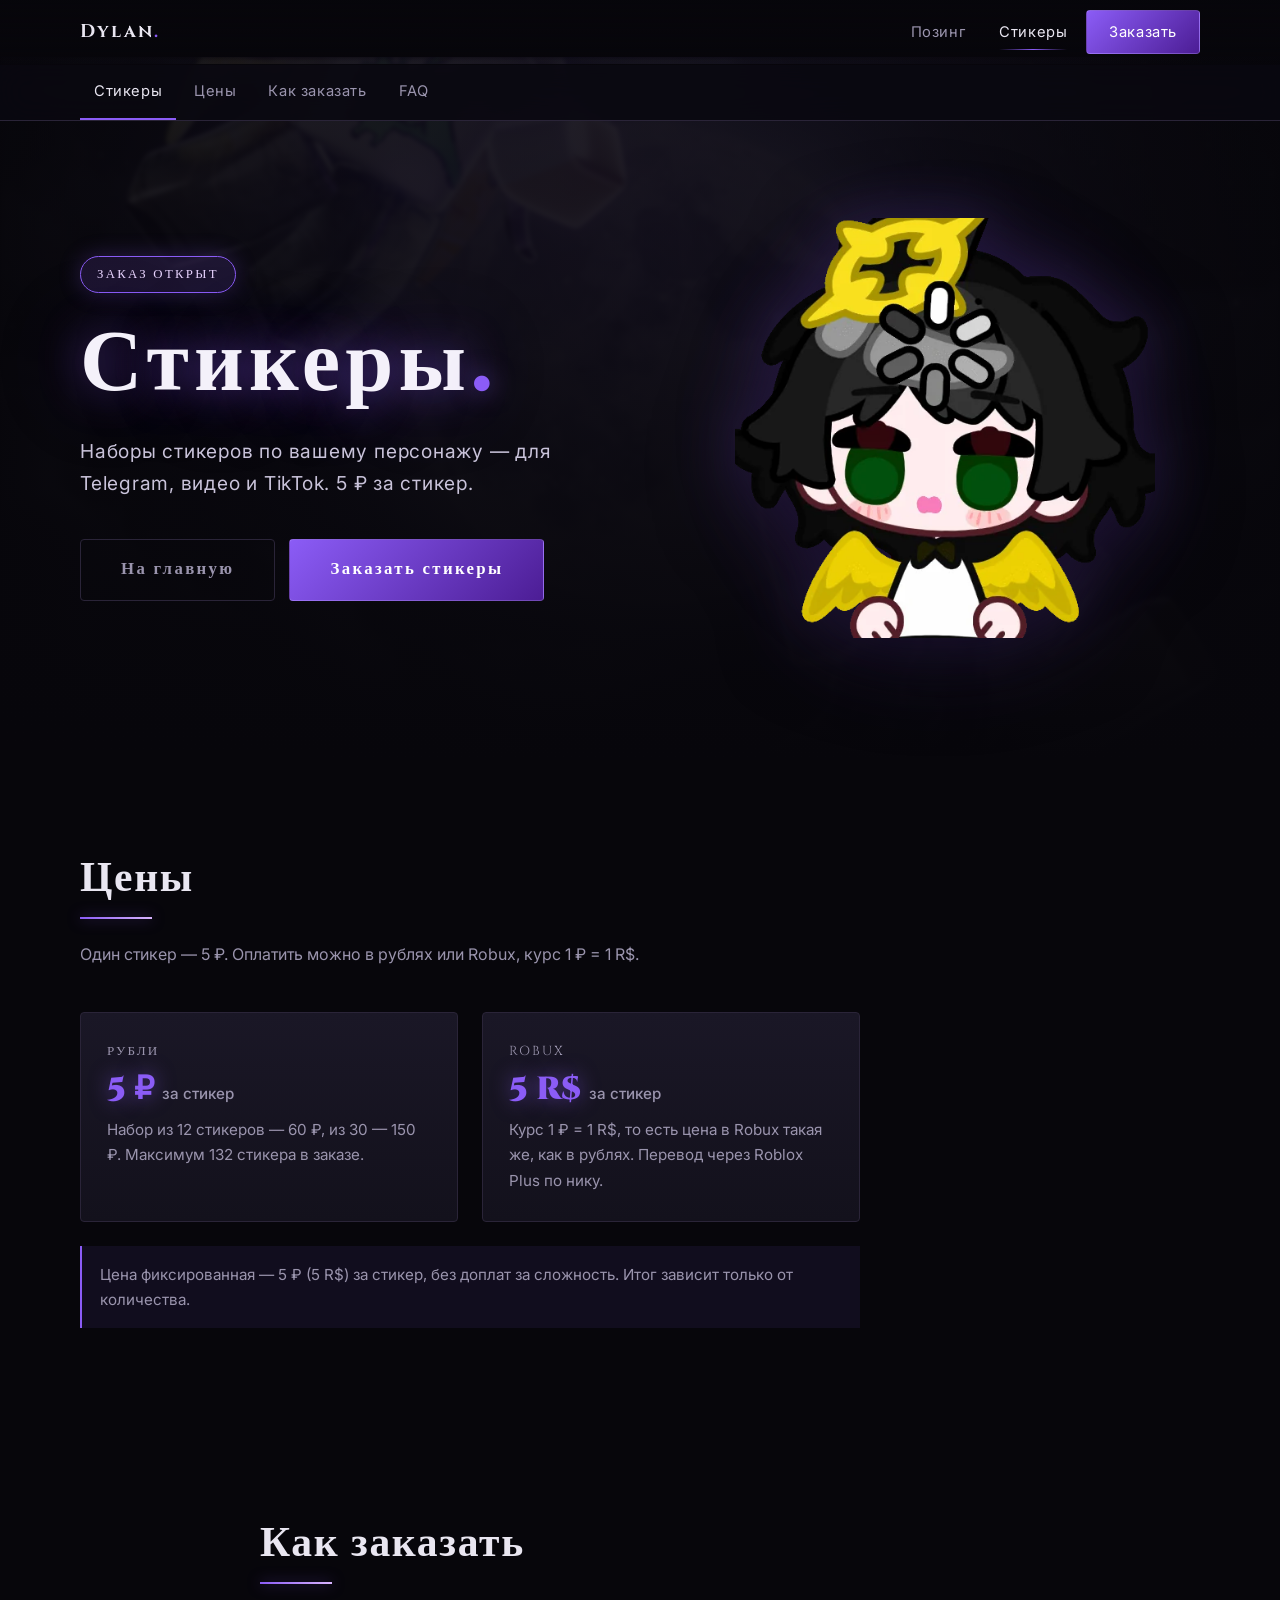
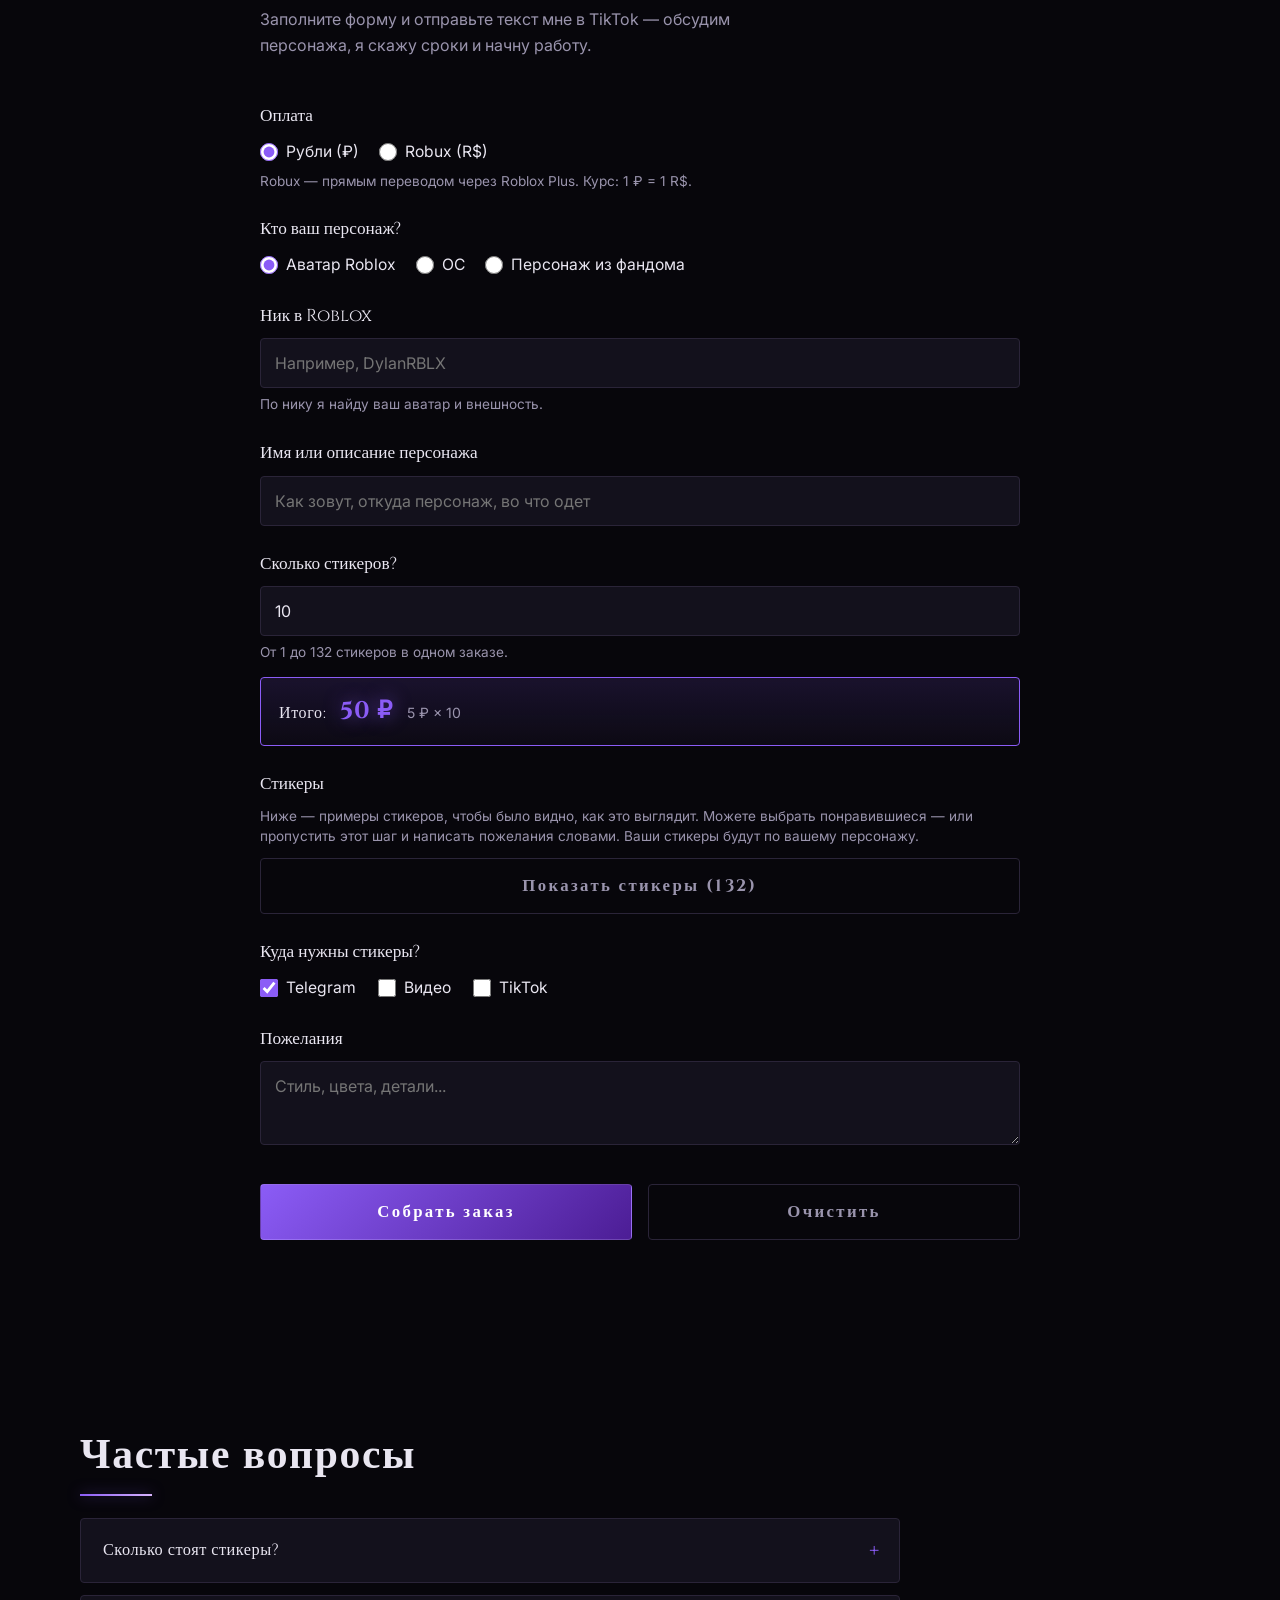
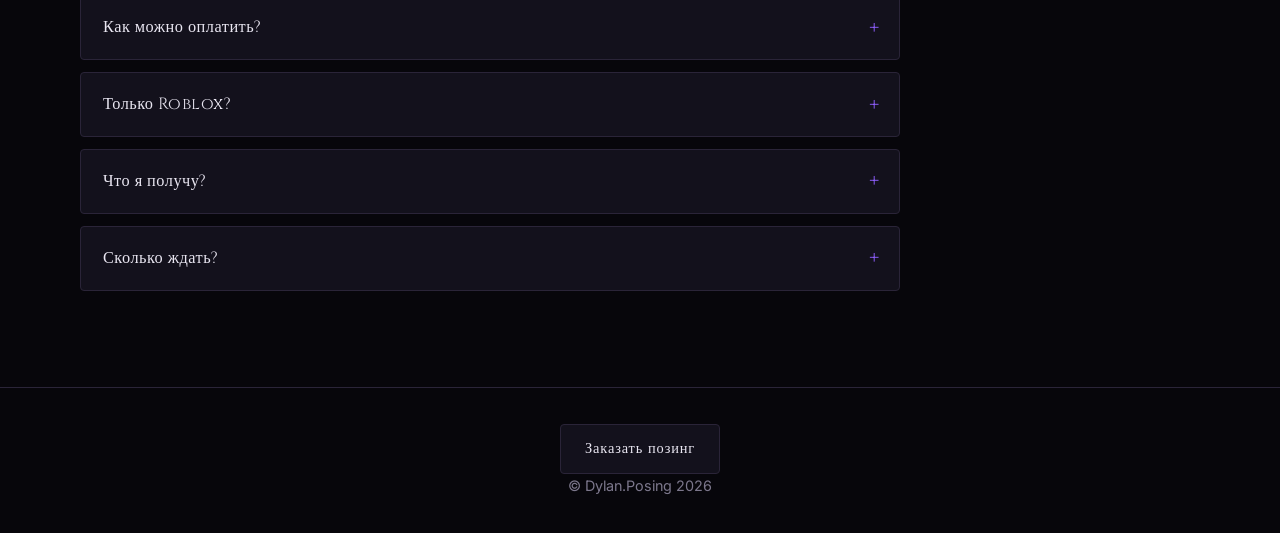
==== stickers/index.html @ 6ff39e56 "Site update 2026-11-26 11:55" ====
<!DOCTYPE html>
<html lang="ru">
<head>
<meta charset="UTF-8">
<meta name="viewport" content="width=device-width, initial-scale=1">
<title>Dylan.Posing | Стикеры на заказ</title>
<meta name="description" content="Стикеры на заказ по вашему персонажу — Roblox, OC, герои фандомов. Анимированные, с прозрачным фоном: для Telegram, видео и TikTok. 5 ₽ за стикер.">
<meta property="og:type" content="website">
<meta property="og:site_name" content="Dylan.Posing">
<meta property="og:locale" content="ru_RU">
<meta property="og:title" content="Dylan.Posing | Стикеры на заказ">
<meta property="og:description" content="Наборы стикеров по вашему персонажу — для Telegram, видео и TikTok. 5 ₽ за стикер.">
<meta property="og:url" content="https://dylan-posing.online/stickers/">
<meta property="og:image" content="https://dylan-posing.online/og-cover.jpg">
<meta name="twitter:card" content="summary_large_image">
<meta name="twitter:title" content="Dylan.Posing | Стикеры на заказ">
<meta name="twitter:description" content="Наборы стикеров по вашему персонажу — для Telegram, видео и TikTok. 5 ₽ за стикер.">
<meta name="twitter:image" content="https://dylan-posing.online/og-cover.jpg">
<link rel="canonical" href="https://dylan-posing.online/stickers/">
<link rel="preconnect" href="https://fonts.googleapis.com">
<link rel="preconnect" href="https://fonts.gstatic.com" crossorigin>
<link href="https://fonts.googleapis.com/css2?family=Cinzel:wght@500;700;900&family=Inter:wght@400;500;600&display=swap" rel="stylesheet">
<!-- Yandex.Metrika counter -->
<script type="text/javascript">
  (function(m, e, t, r, i, k, a) {
    m[i] = m[i] || function() { (m[i].a = m[i].a || []).push(arguments); };
    m[i].l = 1 * new Date();
    for (var j = 0; j < document.scripts.length; j++) { if (document.scripts[j].src === r) { return; } }
    k = e.createElement(t); a = e.getElementsByTagName(t)[0];
    k.async = 1; k.src = r; a.parentNode.insertBefore(k, a);
  })(window, document, 'script', 'https://mc.yandex.ru/metrika/tag.js', 'ym');
  ym(114217298, 'init', { clickmap: true, trackLinks: true, accurateTrackBounce: true, webvisor: true });
</script>
<noscript><div><img src="https://mc.yandex.ru/watch/114217298" style="position:absolute; left:-9999px;" alt=""></div></noscript>
<!-- /Yandex.Metrika counter -->
<style>
  :root {
    --bg: #07060b;
    --surface: #13111c;
    --surface-2: #1a1726;
    --line: #2a2438;
    --text: #e9e6f1;
    --muted: #9a94ad;
    --accent: #8b5cf6;
    --accent-glow: rgba(139, 92, 246, 0.55);
    --accent-dark: #4c1d95;
    --font-head: 'Cinzel', 'Playfair Display', serif;
    --font-body: 'Inter', 'Roboto', system-ui, sans-serif;
    --radius: 4px;
  }

  *, *::before, *::after { box-sizing: border-box; margin: 0; padding: 0; }
  body { -webkit-user-select: none; -ms-user-select: none; user-select: none; }
  html { scroll-behavior: smooth; scroll-padding-top: 124px; }
  body {
    background: var(--bg); color: var(--text); font-family: var(--font-body);
    line-height: 1.65; -webkit-font-smoothing: antialiased; overflow-x: hidden;
  }
  img { display: block; max-width: 100%; }
  a { color: inherit; }
  :focus-visible { outline: 2px solid var(--accent); outline-offset: 3px; }

  .wrap { width: min(1120px, 100% - 40px); margin-inline: auto; }
  section { padding: 96px 0; }

  h1, h2, h3 { font-family: var(--font-head); font-weight: 700; line-height: 1.15; }
  h2 { font-size: clamp(1.8rem, 4vw, 2.6rem); letter-spacing: 0.04em; margin-bottom: 14px; }
  .section-intro { color: var(--muted); max-width: 56ch; margin-bottom: 44px; }

  .rule {
    width: 72px; height: 2px; margin: 0 0 22px;
    background: linear-gradient(90deg, var(--accent), #d8b4fe);
    box-shadow: 0 0 14px var(--accent-glow);
  }

  /* ---------- Шапка ---------- */
  .topbar {
    position: fixed; top: 0; left: 0; right: 0; z-index: 100;
    border-bottom: 1px solid transparent;
    background: linear-gradient(to bottom, rgba(7, 6, 11, 0.78), rgba(7, 6, 11, 0));
    transition: background .35s ease, border-color .35s ease, box-shadow .35s ease;
  }
  .topbar.is-scrolled {
    background: rgba(10, 8, 16, 0.84);
    -webkit-backdrop-filter: blur(14px);
    backdrop-filter: blur(14px);
    border-bottom-color: var(--line);
    box-shadow: 0 10px 30px rgba(0, 0, 0, 0.35);
  }
  .topbar__inner {
    width: min(1120px, 100% - 40px); margin-inline: auto;
    height: 64px; display: flex; align-items: center; justify-content: space-between; gap: 18px;
  }
  .topbar__brand {
    font-family: var(--font-head); font-weight: 700; font-size: 1.15rem;
    letter-spacing: 0.12em; text-decoration: none; color: var(--text); white-space: nowrap;
  }
  .topbar__brand span { color: var(--accent); }
  .topbar__nav { display: flex; align-items: center; gap: 4px; }
  .topbar__nav a {
    position: relative; padding: 9px 15px; text-decoration: none; color: var(--muted);
    font-size: 0.92rem; letter-spacing: 0.04em; border-radius: var(--radius);
    transition: color .25s ease, background .25s ease;
  }
  .topbar__nav a::after {
    content: ""; position: absolute; left: 15px; right: 15px; bottom: 3px; height: 1px;
    background: linear-gradient(90deg, transparent, var(--accent), transparent);
    transform: scaleX(0); transition: transform .3s ease;
  }
  .topbar__nav a:hover { color: var(--text); background: rgba(139, 92, 246, 0.1); }
  .topbar__nav a:hover::after,
  .topbar__nav a.is-active { color: var(--text); }
  .topbar__nav a:hover::after,
  .topbar__nav a.is-active::after { transform: scaleX(1); }
  .topbar__nav .topbar__cta {
    color: #fff; padding: 9px 22px;
    background: linear-gradient(135deg, var(--accent), var(--accent-dark));
    border: 1px solid rgba(255, 255, 255, 0.14);
    transition: box-shadow .3s ease, transform .3s ease, border-color .3s ease;
  }
  .topbar__nav .topbar__cta::after { display: none; }
  .topbar__nav .topbar__cta:hover {
    color: #fff; background: linear-gradient(135deg, var(--accent), var(--accent-dark));
    border-color: rgba(255, 255, 255, 0.35);
    box-shadow: 0 0 22px var(--accent-glow); transform: translateY(-1px);
  }

  /* ---------- Подменю разделов ---------- */
  .subnav {
    position: sticky; top: 64px; z-index: 90;
    background: rgba(10, 8, 16, 0.88);
    -webkit-backdrop-filter: blur(14px);
    backdrop-filter: blur(14px);
    border-bottom: 1px solid var(--line);
  }
  .subnav__inner {
    width: min(1120px, 100% - 40px); margin-inline: auto;
    display: flex; gap: 4px; overflow-x: auto;
    scrollbar-width: none; -ms-overflow-style: none;
  }
  .subnav__inner::-webkit-scrollbar { display: none; }
  .subnav a {
    flex: 0 0 auto; padding: 15px 14px; color: var(--muted); text-decoration: none;
    font-size: .92rem; letter-spacing: .04em; white-space: nowrap;
    border-bottom: 2px solid transparent;
    transition: color .25s ease, border-color .25s ease;
  }
  .subnav a:hover { color: var(--text); }
  .subnav a.is-active { color: var(--text); border-bottom-color: var(--accent); }

  /* ---------- Hero ---------- */
  .hero {
    position: relative; min-height: 78vh; min-height: 78svh; display: grid; place-items: center;
    text-align: center; padding: 120px 0 80px; overflow: hidden; isolation: isolate;
    background-color: var(--bg);
    background-image: radial-gradient(ellipse at 50% 30%, rgba(29, 20, 48, 0.85) 0%, rgba(7, 6, 11, 0.95) 70%);
  }
  .hero::before {
    content: ""; position: absolute; inset: 0; z-index: -2;
    background: url("../hero-bg.jpg") center / cover no-repeat;
    opacity: .22; filter: blur(2px) saturate(.9);
  }
  .hero::after {
    content: ""; position: absolute; inset: 0; z-index: -1;
    background: linear-gradient(180deg, rgba(7, 6, 11, .55) 0%, rgba(7, 6, 11, .9) 78%, var(--bg) 100%);
  }
  .badge {
    display: inline-block; margin-bottom: 22px; padding: 7px 16px;
    font-family: var(--font-head); font-size: .8rem; letter-spacing: .18em; text-transform: uppercase;
    color: #e9d5ff; border: 1px solid var(--accent); border-radius: 999px;
    background: rgba(139, 92, 246, .14); box-shadow: 0 0 22px rgba(139, 92, 246, .25);
  }
  .hero__inner {
    display: grid; grid-template-columns: 1.05fr .95fr; align-items: center;
    gap: 48px; text-align: left;
  }
  .hero__text { max-width: 48ch; }
  .hero__art { position: relative; display: grid; place-items: center; isolation: isolate; }
  .hero__art::before {
    content: ""; position: absolute; z-index: -1;
    width: 82%; aspect-ratio: 1; border-radius: 50%;
    background: radial-gradient(circle, rgba(139, 92, 246, .42), rgba(76, 29, 149, .18) 55%, transparent 72%);
    filter: blur(38px);
  }
  .hero__sticker {
    width: min(100%, 420px); height: auto;
    filter: drop-shadow(0 18px 40px rgba(0, 0, 0, .55)) drop-shadow(0 0 26px rgba(139, 92, 246, .25));
    animation: floaty 6s ease-in-out infinite;
  }
  @keyframes floaty {
    0%, 100% { transform: translateY(0); }
    50% { transform: translateY(-12px); }
  }
  .hero h1 {
    font-size: clamp(2.6rem, 9vw, 5.4rem); font-weight: 900; letter-spacing: 0.06em;
    color: #f4f1fa; text-shadow: 0 0 40px var(--accent-glow), 0 0 90px rgba(76, 29, 149, 0.4);
  }
  .hero h1 .dot { color: var(--accent); text-shadow: 0 0 24px var(--accent-glow); }
  .hero p {
    margin: 22px 0 40px; max-width: 40ch; color: #c9c3da; font-size: clamp(1rem, 2.4vw, 1.2rem);
    letter-spacing: 0.04em;
  }
  .hero__actions { display: flex; gap: 14px; justify-content: flex-start; flex-wrap: wrap; }

  .btn {
    display: inline-block; padding: 16px 40px; font-family: var(--font-head);
    font-weight: 700; font-size: 1.05rem; letter-spacing: 0.14em; text-decoration: none;
    color: #fff; background: linear-gradient(135deg, var(--accent), var(--accent-dark));
    border: 1px solid rgba(255,255,255,0.14); border-radius: var(--radius);
    box-shadow: 0 0 0 rgba(0,0,0,0); transition: box-shadow .3s, transform .3s, border-color .3s;
    cursor: pointer;
  }
  .btn:hover {
    transform: translateY(-2px); border-color: rgba(255,255,255,0.35);
    box-shadow: 0 0 26px var(--accent-glow), 0 0 60px rgba(139,92,246,0.3);
  }
  .btn--ghost {
    background: transparent; border-color: var(--line); color: var(--muted);
    box-shadow: none;
  }
  .btn--ghost:hover {
    color: var(--text); border-color: var(--accent);
    box-shadow: 0 0 22px rgba(139, 92, 246, .25);
  }

  /* ---------- Цены ---------- */
  .price-cards {
    display: grid; grid-template-columns: repeat(2, 1fr); gap: 24px; max-width: 780px;
  }
  .price-card {
    padding: 28px 26px;
    background: linear-gradient(180deg, var(--surface-2), var(--surface));
    border: 1px solid var(--line); border-radius: var(--radius);
    transition: border-color .35s, box-shadow .35s;
  }
  .price-card:hover { border-color: var(--accent); box-shadow: 0 0 28px rgba(139, 92, 246, .16); }
  .price-card__label {
    font-family: var(--font-head); font-size: .82rem; letter-spacing: .16em;
    text-transform: uppercase; color: var(--muted); margin-bottom: 10px;
  }
  .price-card__value {
    font-family: var(--font-head); font-size: 2rem; font-weight: 900; line-height: 1.1;
    color: var(--accent); text-shadow: 0 0 20px var(--accent-glow); margin-bottom: 10px;
  }
  .price-card__value span {
    font-family: var(--font-body); font-size: .95rem; font-weight: 500;
    color: var(--muted); text-shadow: none;
  }
  .price-card p { color: var(--muted); font-size: .95rem; }
  .price-note {
    margin-top: 24px; padding: 16px 18px; max-width: 780px;
    border-left: 2px solid var(--accent); background: rgba(139, 92, 246, .08);
    color: var(--muted); font-size: .95rem;
  }

  /* ---------- Форма заказа ---------- */
  .order-inner { max-width: 760px; margin-inline: auto; }
  .form-group { margin-bottom: 24px; }
  .hidden-field { display: none !important; }
  .form-group > label {
    display: block; font-family: var(--font-head); font-size: 1.08rem;
    margin-bottom: 8px; color: var(--text);
  }
  .form-group input[type="text"], .form-group input[type="number"], .form-group textarea, .form-group select {
    width: 100%; padding: 14px; background: var(--surface); border: 1px solid var(--line);
    border-radius: var(--radius); color: var(--text); font-family: var(--font-body);
    font-size: 1rem; transition: border-color .3s, box-shadow .3s;
    -webkit-user-select: text; user-select: text;
  }
  .form-group input:focus, .form-group textarea:focus, .form-group select:focus {
    outline: none; border-color: var(--accent); box-shadow: 0 0 10px var(--accent-glow);
  }
  .form-group textarea { resize: vertical; min-height: 84px; }
  .form-group select {
    appearance: none; -webkit-appearance: none; -moz-appearance: none;
    background-image: url("data:image/svg+xml;charset=US-ASCII,%3Csvg%20xmlns%3D%22http%3A%2F%2Fwww.w3.org%2F2000%2Fsvg%22%20width%3D%22292.4%22%20height%3D%22292.4%22%3E%3Cpath%20fill%3D%22%238b5cf6%22%20d%3D%22M287%2069.4a17.6%2017.6%200%200%200-13-5.4H18.4c-5%200-9.3%201.8-12.9%205.4A17.6%2017.6%200%200%200%200%2082.2c0%205%201.8%209.3%205.4%2012.9l128%20127.9c3.6%203.6%207.8%205.4%2012.8%205.4s9.2-1.8%2012.8-5.4L287%2095c3.5-3.5%205.4-7.8%205.4-12.8%200-5-1.9-9.2-5.5-12.8z%22%2F%3E%3C%2Fsvg%3E");
    background-repeat: no-repeat; background-position: right .7em top 50%;
    background-size: .65em auto; padding-right: 2em;
  }
  .field-hint { margin-top: 7px; font-size: .85rem; color: var(--muted); line-height: 1.45; }

  .sticker-total {
    margin-top: 14px; padding: 14px 18px;
    border: 1px solid var(--accent); border-radius: var(--radius);
    background: linear-gradient(180deg, rgba(139, 92, 246, .14), rgba(139, 92, 246, .04));
    display: flex; flex-wrap: wrap; gap: 6px 14px; align-items: baseline;
    font-family: var(--font-head); letter-spacing: .04em;
  }
  .sticker-total strong {
    font-size: 1.5rem; color: var(--accent);
    text-shadow: 0 0 18px var(--accent-glow);
  }
  .sticker-total span { font-family: var(--font-body); font-size: .88rem; color: var(--muted); letter-spacing: 0; }

  /* ---------- Выбор стикеров ---------- */
  .picker-toggle { width: 100%; text-align: center; }
  .picker-panel { margin-top: 16px; }
  .picker-toolbar {
    display: flex; gap: 10px; align-items: center; flex-wrap: wrap;
    margin-bottom: 14px;
  }
  .picker-toolbar input[type="text"] {
    flex: 1 1 200px; min-width: 0; padding: 11px 13px;
    background: var(--surface); border: 1px solid var(--line); border-radius: var(--radius);
    color: var(--text); font-family: var(--font-body); font-size: .95rem;
  }
  .picker-toolbar input[type="text"]:focus {
    outline: none; border-color: var(--accent); box-shadow: 0 0 10px var(--accent-glow);
  }
  .picker-count {
    font-family: var(--font-head); font-size: .85rem; letter-spacing: .06em;
    color: var(--muted); white-space: nowrap;
  }
  .picker-count strong { color: var(--accent); }
  .picker-grid {
    display: grid; grid-template-columns: repeat(auto-fill, minmax(104px, 1fr));
    gap: 10px;
  }
  .pick {
    position: relative; padding: 8px 8px 10px; cursor: pointer;
    background: var(--surface); border: 1px solid var(--line); border-radius: var(--radius);
    color: var(--muted); font-family: var(--font-body); font-size: .78rem;
    line-height: 1.25; text-align: center;
    transition: border-color .25s, box-shadow .25s, background .25s, color .25s;
  }
  .pick:hover { border-color: var(--accent); color: var(--text); }
  .pick img {
    display: block; width: 100%; height: auto; aspect-ratio: 1 / 1;
    object-fit: contain; margin-bottom: 6px; border-radius: 6px;
    background: rgba(255, 255, 255, .02);
  }
  .pick__name { display: block; }
  .pick.is-selected {
    border-color: var(--accent); color: var(--text);
    background: rgba(139, 92, 246, .12); box-shadow: 0 0 16px rgba(139, 92, 246, .28);
  }
  .pick.is-selected::after {
    content: "✓"; position: absolute; top: 6px; right: 6px;
    width: 20px; height: 20px; display: grid; place-items: center;
    font-size: .8rem; line-height: 1; color: #fff;
    background: var(--accent); border-radius: 50%;
  }
  .pick[hidden] { display: none; }
  .radio-group { display: flex; gap: 20px; flex-wrap: wrap; margin-top: 8px; }
  .radio-group label, .check-group label {
    display: flex; align-items: center; gap: 8px; font-family: var(--font-body);
    font-size: .98rem; cursor: pointer; color: var(--text);
  }
  .radio-group input[type="radio"], .check-group input[type="checkbox"] {
    accent-color: var(--accent); width: 18px; height: 18px; cursor: pointer;
  }
  .check-group { display: flex; gap: 22px; flex-wrap: wrap; margin-top: 8px; }
  .preset-buttons { display: flex; gap: 10px; margin-top: 8px; flex-wrap: wrap; }
  .preset-btn {
    background: transparent; border: 1px solid var(--line); color: var(--muted);
    padding: 6px 12px; border-radius: var(--radius); font-family: var(--font-body);
    font-size: .85rem; cursor: pointer; transition: border-color .3s, color .3s, box-shadow .3s;
  }
  .preset-btn:hover { border-color: var(--accent); color: var(--text); box-shadow: 0 0 10px var(--accent-glow); }

  .order-summary {
    margin-top: 32px; padding: 24px; border: 1px solid var(--accent); border-radius: var(--radius);
    background: linear-gradient(180deg, var(--surface-2), var(--surface));
    box-shadow: 0 0 30px rgba(139, 92, 246, .15);
  }
  .order-summary__label {
    font-family: var(--font-head); font-size: .82rem; letter-spacing: .16em;
    text-transform: uppercase; color: var(--muted); margin-bottom: 10px;
  }
  .order-summary__value { color: var(--text); font-size: 1.02rem; }
  .order-summary__value strong { color: var(--accent); }

  .form-actions { display: flex; gap: 16px; margin-top: 32px; flex-wrap: wrap; }
  .form-actions button { flex: 1; min-width: 200px; }

  .result-box {
    margin-top: 32px; padding: 24px; background: var(--surface-2);
    border: 1px solid var(--accent); border-radius: var(--radius);
    display: none; box-shadow: 0 0 20px var(--accent-glow);
  }
  .result-box h3 { font-size: 1.2rem; margin-bottom: 12px; color: var(--accent); }
  .result-text {
    background: var(--bg); padding: 16px; border-radius: var(--radius);
    font-family: monospace; white-space: pre-wrap; color: #cfc9de;
    margin-bottom: 16px; font-size: .95rem; border: 1px solid var(--line);
    -webkit-user-select: text; user-select: text;
  }
  .copy-btn { width: 100%; text-align: center; }

  /* ---------- FAQ ---------- */
  .faq-list { display: grid; gap: 12px; max-width: 820px; }
  .faq-item {
    border: 1px solid var(--line); border-radius: var(--radius);
    background: var(--surface); overflow: hidden;
  }
  .faq-item summary {
    position: relative; padding: 18px 52px 18px 22px; cursor: pointer;
    font-family: var(--font-head); font-size: 1.02rem; letter-spacing: .03em;
    list-style: none;
  }
  .faq-item summary::-webkit-details-marker { display: none; }
  .faq-item summary::after {
    content: "+"; position: absolute; right: 20px; top: 50%; transform: translateY(-50%);
    color: var(--accent); font-size: 1.35rem; line-height: 1;
  }
  .faq-item[open] summary::after { content: "–"; }
  .faq-item summary:hover { color: var(--accent); }
  .faq-item p { padding: 0 22px 20px; color: var(--muted); font-size: .95rem; }

  /* ---------- Ссылки ---------- */
  main p a { color: var(--accent); text-decoration: underline; text-underline-offset: 3px; }
  main p a:hover { color: #fff; }

  .social-link {
    display: inline-flex; align-items: center; gap: 10px;
    padding: 12px 24px;
    font-family: var(--font-head); letter-spacing: .06em; color: var(--text);
    background: var(--surface); border: 1px solid var(--line); border-radius: var(--radius);
    text-decoration: none; transition: color .3s, border-color .3s, box-shadow .3s;
  }
  .social-link:hover {
    color: #fff; border-color: var(--accent);
    box-shadow: 0 0 22px var(--accent-glow);
  }
  .social-link__icon { width: 20px; height: 20px; display: block; }

  footer { padding: 36px 0; text-align: center; color: var(--muted); font-size: .9rem; border-top: 1px solid var(--line); }
  .footer-copy { opacity: .8; }

  @media (max-width: 900px) {
    .hero__inner { grid-template-columns: 1fr; text-align: center; gap: 34px; }
    .hero__text { margin-inline: auto; }
    .hero p { margin-inline: auto; }
    .hero__actions { justify-content: center; }
    .hero__sticker { width: min(64%, 300px); }
  }
  @media (max-width: 640px) {
    section { padding: 72px 0; }
    .hero { padding: 100px 0 64px; min-height: 70svh; }
    .hero__actions { flex-direction: column; align-items: stretch; }
    .btn { text-align: center; padding: 14px 22px; font-size: .95rem; letter-spacing: .1em; }
    .price-cards { grid-template-columns: 1fr; }
    .radio-group, .check-group { flex-direction: column; gap: 12px; }
    .form-actions { flex-direction: column; }
    .form-actions button { min-width: 0; }
  }
  @media (max-width: 480px) {
    .topbar__inner { gap: 6px; }
    .topbar__brand { font-size: .92rem; letter-spacing: .04em; }
    .topbar__nav a { padding: 7px 6px; font-size: .76rem; }
    .topbar__nav a::after { left: 6px; right: 6px; }
    .topbar__nav .topbar__cta { padding: 7px 10px; }
  }
  @media (max-width: 380px) {
    .topbar__brand { font-size: .86rem; letter-spacing: .02em; }
    .topbar__nav { gap: 2px; }
    .topbar__nav a { padding: 7px 5px; font-size: .72rem; }
    .topbar__nav a::after { left: 5px; right: 5px; }
    .topbar__nav .topbar__cta { padding: 7px 8px; }
  }
  @media (prefers-reduced-motion: reduce) {
    html { scroll-behavior: auto; }
    * { animation: none !important; transition: none !important; }
  }
</style>
</head>
<body>

<nav class="topbar" id="topbar" aria-label="Основная навигация">
  <div class="topbar__inner">
    <a class="topbar__brand" href="../">Dylan<span>.</span></a>
    <div class="topbar__nav">
      <a href="../">Позинг</a>
      <a href="./" class="is-active" aria-current="page">Стикеры</a>
      <a href="../#order" class="topbar__cta">Заказать</a>
    </div>
  </div>
</nav>

<nav class="subnav" aria-label="Разделы страницы стикеров">
  <div class="subnav__inner">
    <a href="#top" class="is-active">Стикеры</a>
    <a href="#pricing">Цены</a>
    <a href="#order">Как заказать</a>
    <a href="#faq">FAQ</a>
  </div>
</nav>

<header class="hero" id="top">
  <div class="wrap hero__inner">
    <div class="hero__text">
      <div class="badge">Заказ открыт</div>
      <h1>Стикеры<span class="dot">.</span></h1>
      <p>Наборы стикеров по вашему персонажу — для Telegram, видео и TikTok. 5 ₽ за стикер.</p>
      <div class="hero__actions">
        <a href="../" class="btn btn--ghost">На главную</a>
        <a href="#order" class="btn">Заказать стикеры</a>
      </div>
    </div>
    <div class="hero__art">
      <img class="hero__sticker" src="media/dylan-loading.webp" alt="Анимированный стикер Dylan" width="512" height="512" decoding="async">
    </div>
  </div>
</header>

<main>
  <section id="pricing">
    <div class="wrap">
      <h2>Цены</h2>
      <div class="rule"></div>
      <p class="section-intro">Один стикер — 5 ₽. Оплатить можно в рублях или Robux, курс 1 ₽ = 1 R$.</p>
      <div class="price-cards">
        <div class="price-card">
          <div class="price-card__label">Рубли</div>
          <div class="price-card__value">5 ₽ <span>за стикер</span></div>
          <p>Набор из 12 стикеров — 60 ₽, из 30 — 150 ₽. Максимум 132 стикера в заказе.</p>
        </div>
        <div class="price-card">
          <div class="price-card__label">Robux</div>
          <div class="price-card__value">5 R$ <span>за стикер</span></div>
          <p>Курс 1 ₽ = 1 R$, то есть цена в Robux такая же, как в рублях. Перевод через Roblox Plus по нику.</p>
        </div>
      </div>
      <div class="price-note">Цена фиксированная — 5 ₽ (5 R$) за стикер, без доплат за сложность. Итог зависит только от количества.</div>
    </div>
  </section>

  <section id="order" class="order">
    <div class="wrap order-inner">
      <h2>Как заказать</h2>
      <div class="rule"></div>
      <p class="section-intro">Заполните форму и отправьте текст мне в TikTok — обсудим персонажа, я скажу сроки и начну работу.</p>

      <div id="sticker-form">
        <div class="form-group">
          <label>Оплата</label>
          <div class="radio-group">
            <label><input type="radio" name="s_currency" value="rub" checked><span>Рубли (₽)</span></label>
            <label><input type="radio" name="s_currency" value="robux"><span>Robux (R$)</span></label>
          </div>
          <div class="field-hint">Robux — прямым переводом через Roblox Plus. Курс: 1 ₽ = 1 R$.</div>
        </div>

        <div class="form-group">
          <label>Кто ваш персонаж?</label>
          <div class="radio-group">
            <label><input type="radio" name="s_hero" value="аватар Roblox" checked><span>Аватар Roblox</span></label>
            <label><input type="radio" name="s_hero" value="OC"><span>OC</span></label>
            <label><input type="radio" name="s_hero" value="персонаж из фандома"><span>Персонаж из фандома</span></label>
          </div>
        </div>

        <div class="form-group" id="s_roblox_wrap">
          <label for="s_roblox_nick">Ник в Roblox</label>
          <input type="text" id="s_roblox_nick" placeholder="Например, DylanRBLX">
          <div class="field-hint">По нику я найду ваш аватар и внешность.</div>
        </div>

        <div class="form-group hidden-field" id="s_screenshot_hint">
          <div class="field-hint">Пришлите, пожалуйста, скрин вашего персонажа отдельным сообщением в TikTok — по нему я и нарисую стикеры.</div>
        </div>

        <div class="form-group">
          <label for="s_hero_desc">Имя или описание персонажа</label>
          <input type="text" id="s_hero_desc" placeholder="Как зовут, откуда персонаж, во что одет">
        </div>

        <div class="form-group">
          <label for="s_count">Сколько стикеров?</label>
          <input type="number" id="s_count" min="1" max="132" step="1" value="10" inputmode="numeric" oninput="updateStickerTotal()">
          <div class="field-hint">От 1 до 132 стикеров в одном заказе.</div>
          <div class="sticker-total" id="sticker-total" aria-live="polite">Итого: <strong>50 ₽</strong> <span>5 ₽ × 10</span></div>
        </div>

        <div class="form-group">
          <label>Стикеры</label>
          <p class="field-hint" style="margin-top:0; margin-bottom:12px;">Ниже — примеры стикеров, чтобы было видно, как это выглядит. Можете выбрать понравившиеся — или пропустить этот шаг и написать пожелания словами. Ваши стикеры будут по вашему персонажу.</p>
          <button type="button" class="btn btn--ghost picker-toggle" id="picker-toggle" onclick="toggleStickerPicker()" aria-expanded="false" aria-controls="picker-panel">Показать стикеры</button>
          <div class="picker-panel hidden-field" id="picker-panel">
            <div class="picker-toolbar">
              <input type="text" id="picker-search" placeholder="Поиск: смех, сон, танец..." oninput="filterStickerPicker(this.value)">
              <span class="picker-count" id="picker-count">Выбрано: <strong>0</strong></span>
              <button type="button" class="preset-btn" onclick="clearStickerPicker()">Сбросить</button>
            </div>
            <div class="picker-grid" id="picker-grid" role="group" aria-label="Примеры стикеров"></div>
            <p class="field-hint" id="picker-empty" hidden>Ничего не нашлось — попробуйте другое слово.</p>
          </div>
        </div>

        <div class="form-group">
          <label>Куда нужны стикеры?</label>
          <div class="check-group">
            <label><input type="checkbox" name="s_place" value="Telegram" checked><span>Telegram</span></label>
            <label><input type="checkbox" name="s_place" value="видео"><span>Видео</span></label>
            <label><input type="checkbox" name="s_place" value="TikTok"><span>TikTok</span></label>
          </div>
        </div>

        <div class="form-group">
          <label for="s_wishes">Пожелания</label>
          <textarea id="s_wishes" placeholder="Стиль, цвета, детали..."></textarea>
        </div>

        <div class="form-actions">
          <button type="button" class="btn" onclick="generateStickerOrder()">Собрать заказ</button>
          <button type="button" class="btn btn--ghost" onclick="clearStickerForm()">Очистить</button>
        </div>
      </div>

      <div class="result-box" id="sticker-result">
        <h3>Ваша заявка:</h3>
        <div class="result-text" id="sticker-result-text"></div>
        <button type="button" class="btn copy-btn" onclick="copyStickerOrder()">Скопировать текст</button>
        <p style="text-align:center; margin-top:12px; font-size:0.85rem; color:var(--muted);">Отправьте этот текст мне в <a href="https://www.tiktok.com/@dylan_993l" target="_blank" rel="noopener">TikTok</a>.</p>
      </div>
    </div>
  </section>

  <section id="faq" class="faq">
    <div class="wrap">
      <h2>Частые вопросы</h2>
      <div class="rule"></div>
      <div class="faq-list">
        <details class="faq-item">
          <summary>Сколько стоят стикеры?</summary>
          <p>5 ₽ за стикер. Набор из 12 стикеров — 60 ₽, из 30 — 150 ₽. Максимум 132 стикера в одном заказе.</p>
        </details>
        <details class="faq-item">
          <summary>Как можно оплатить?</summary>
          <p>В рублях или Robux. Курс — 1 ₽ = 1 R$, поэтому 5 ₽ = 5 R$ за стикер. Robux переводится напрямую через Roblox Plus по нику, без геймпассов.</p>
        </details>
        <details class="faq-item">
          <summary>Только Roblox?</summary>
          <p>Нет. Стикеры делаю по любому персонажу: аватар Roblox, ваш OC или персонаж из фандома.</p>
        </details>
        <details class="faq-item">
          <summary>Что я получу?</summary>
          <p>Анимированные WebP и PNG с прозрачным фоном, 512×512 — для Telegram, вставок в видео и TikTok.</p>
        </details>
        <details class="faq-item">
          <summary>Сколько ждать?</summary>
          <p>Зависит от количества стикеров. Срок скажу после заявки, до оплаты.</p>
        </details>
      </div>
    </div>
  </section>
</main>

<footer>
  <div class="wrap">
    <a class="social-link" href="../#order">Заказать позинг</a>
    <div class="footer-copy">&copy; Dylan.Posing 2026</div>
  </div>
</footer>

<script src="picker-data.js"></script>
<script>
  (function () {
    var bar = document.getElementById('topbar');
    function onScroll() {
      if (window.scrollY > 20) bar.classList.add('is-scrolled');
      else bar.classList.remove('is-scrolled');
    }
    window.addEventListener('scroll', onScroll, { passive: true });
    onScroll();
  })();

  // ---------- Подменю: подсветка активного раздела ----------
  (function initSubnav() {
    var nav = document.querySelector('.subnav');
    if (!nav) return;
    var links = Array.prototype.slice.call(nav.querySelectorAll('a'));
    var byId = {};
    links.forEach(function (link) {
      var id = (link.getAttribute('href') || '').replace('#', '');
      if (id) byId[id] = link;
    });

    function setActive(id) {
      links.forEach(function (l) { l.classList.remove('is-active'); });
      if (byId[id]) byId[id].classList.add('is-active');
    }

    if (!('IntersectionObserver' in window)) return;
    var observer = new IntersectionObserver(function (entries) {
      entries.forEach(function (entry) {
        if (entry.isIntersecting) setActive(entry.target.id);
      });
    }, { rootMargin: '-130px 0px -55% 0px', threshold: 0 });

    ['top', 'pricing', 'order', 'faq'].forEach(function (id) {
      var el = document.getElementById(id);
      if (el) observer.observe(el);
    });
  })();

  // ---------- Форма заказа стикеров ----------
  var STICKER_PRICE = 5; // ₽ за стикер, в Robux по курсу 1 ₽ = 1 R$

  function stickerCurrency() {
    var el = document.querySelector('input[name="s_currency"]:checked');
    return el && el.value === 'robux' ? 'robux' : 'rub';
  }

  function stickerMoney(rub) {
    var value = Math.round(rub);
    return stickerCurrency() === 'robux' ? value + ' R$' : value + ' ₽';
  }

  function stickerCount() {
    var el = document.getElementById('s_count');
    var n = parseInt(el ? el.value : '', 10);
    if (!n || n < 1) n = 1;
    if (n > 132) n = 132;
    return n;
  }

  function updateStickerTotal() {
    var box = document.getElementById('sticker-total');
    if (!box) return;
    var n = stickerCount();
    var unit = stickerCurrency() === 'robux' ? 'R$' : '₽';
    box.innerHTML = 'Итого: <strong>' + stickerMoney(n * STICKER_PRICE) + '</strong> ' +
                    '<span>' + STICKER_PRICE + ' ' + unit + ' × ' + n + '</span>';
  }

  (function initStickerCurrency() {
    var radios = document.querySelectorAll('input[name="s_currency"]');
    Array.prototype.forEach.call(radios, function (r) {
      r.addEventListener('change', updateStickerTotal);
    });
    updateStickerTotal();
  })();

  function stickerField(id) {
    var el = document.getElementById(id);
    return el ? el.value.trim() : '';
  }

  function syncStickerHeroFields() {
    var hero = document.querySelector('input[name="s_hero"]:checked');
    var isAvatar = !hero || hero.value === 'аватар Roblox';
    var nickWrap = document.getElementById('s_roblox_wrap');
    var hint = document.getElementById('s_screenshot_hint');
    if (nickWrap) nickWrap.classList.toggle('hidden-field', !isAvatar);
    if (hint) hint.classList.toggle('hidden-field', isAvatar);
  }

  (function initStickerHeroFields() {
    var radios = document.querySelectorAll('input[name="s_hero"]');
    Array.prototype.forEach.call(radios, function (r) {
      r.addEventListener('change', syncStickerHeroFields);
    });
    syncStickerHeroFields();
  })();
  // ---------- Выбор стикеров (примеры) ----------
  var stickerPick = { selected: [], rendered: false, open: false };

  function stickerPickerItems() {
    return Array.isArray(window.STICKER_PICKER) ? window.STICKER_PICKER : [];
  }

  function renderStickerPicker() {
    if (stickerPick.rendered) return;
    var grid = document.getElementById('picker-grid');
    if (!grid) return;
    var items = stickerPickerItems();
    var frag = document.createDocumentFragment();
    items.forEach(function (item) {
      var btn = document.createElement('button');
      btn.type = 'button';
      btn.className = 'pick';
      btn.setAttribute('aria-pressed', 'false');
      btn.dataset.name = item.n;
      btn.innerHTML = '<img src="' + item.f + '" alt="" width="192" height="192" loading="lazy" decoding="async">' +
                      '<span class="pick__name"></span>';
      btn.querySelector('.pick__name').textContent = item.n;
      btn.addEventListener('click', function () { toggleStickerPick(item.n, btn); });
      frag.appendChild(btn);
    });
    grid.appendChild(frag);
    stickerPick.rendered = true;
    var btnToggle = document.getElementById('picker-toggle');
    if (btnToggle) btnToggle.textContent = 'Показать стикеры (' + items.length + ')';
  }

  function toggleStickerPicker() {
    var panel = document.getElementById('picker-panel');
    var btn = document.getElementById('picker-toggle');
    if (!panel) return;
    stickerPick.open = !stickerPick.open;
    if (stickerPick.open) renderStickerPicker();
    panel.classList.toggle('hidden-field', !stickerPick.open);
    if (btn) {
      btn.setAttribute('aria-expanded', stickerPick.open ? 'true' : 'false');
      btn.textContent = (stickerPick.open ? 'Скрыть стикеры (' : 'Показать стикеры (') + stickerPickerItems().length + ')';
    }
  }

  function toggleStickerPick(name, btn) {
    var i = stickerPick.selected.indexOf(name);
    if (i === -1) stickerPick.selected.push(name);
    else stickerPick.selected.splice(i, 1);
    if (btn) {
      var on = stickerPick.selected.indexOf(name) !== -1;
      btn.classList.toggle('is-selected', on);
      btn.setAttribute('aria-pressed', on ? 'true' : 'false');
    }
    updateStickerPickCount();
  }

  function updateStickerPickCount() {
    var label = document.getElementById('picker-count');
    if (label) label.innerHTML = 'Выбрано: <strong>' + stickerPick.selected.length + '</strong>';
    var countInput = document.getElementById('s_count');
    if (countInput && stickerPick.selected.length > 0) countInput.value = String(stickerPick.selected.length);
    updateStickerTotal();
  }

  function clearStickerPicker() {
    stickerPick.selected = [];
    var grid = document.getElementById('picker-grid');
    if (grid) {
      Array.prototype.forEach.call(grid.querySelectorAll('.pick.is-selected'), function (el) {
        el.classList.remove('is-selected');
        el.setAttribute('aria-pressed', 'false');
      });
    }
    updateStickerPickCount();
  }

  function filterStickerPicker(query) {
    if (!stickerPick.rendered) return;
    var q = (query || '').trim().toLowerCase();
    var grid = document.getElementById('picker-grid');
    if (!grid) return;
    var visible = 0;
    Array.prototype.forEach.call(grid.children, function (el) {
      var match = !q || (el.dataset.name || '').toLowerCase().indexOf(q) !== -1;
      el.hidden = !match;
      if (match) visible++;
    });
    var empty = document.getElementById('picker-empty');
    if (empty) empty.hidden = visible !== 0;
  }

  (function initStickerPickerLabel() {
    var items = stickerPickerItems();
    var btn = document.getElementById('picker-toggle');
    if (btn && items.length) btn.textContent = 'Показать стикеры (' + items.length + ')';
    updateStickerPickCount();
  })();

  function generateStickerOrder() {
    var heroDesc = stickerField('s_hero_desc');
    var hero = document.querySelector('input[name="s_hero"]:checked');
    var heroValue = hero ? hero.value : 'аватар Roblox';
    var isAvatar = heroValue === 'аватар Roblox';
    var robloxNick = stickerField('s_roblox_nick');

    if (isAvatar && !robloxNick) {
      alert('Напишите, пожалуйста, ник в Roblox — по нему я найду ваш аватар.');
      document.getElementById('s_roblox_nick').focus();
      return;
    }

    var countEl = document.getElementById('s_count');
    var count = parseInt(countEl ? countEl.value : '', 10);
    if (!count || count < 1) count = 1;
    if (count > 132) {
      alert('Пока делаю максимум 132 стикера в одном заказе.');
      countEl.value = 132;
      countEl.focus();
      return;
    }

    var currency = document.querySelector('input[name="s_currency"]:checked');
    var places = Array.prototype.slice.call(document.querySelectorAll('input[name="s_place"]:checked')).map(function (i) { return i.value; });

    var text = 'Привет! Хочу заказать стикеры.\n\n';
    if (isAvatar) {
      text += 'Персонаж: аватар Roblox — ' + robloxNick + '\n';
      if (heroDesc) text += 'Описание: ' + heroDesc + '\n';
    } else {
      text += 'Персонаж: ' + heroValue + (heroDesc ? ' — ' + heroDesc : '') + '\n';
      text += 'Референс: скрин персонажа скину отдельным сообщением\n';
    }

    text += 'Количество стикеров: ' + count + '\n';
    text += 'Куда: ' + (places.length ? places.join(', ') : 'не указано') + '\n';

    if (stickerPick.selected.length) {
      text += 'Понравившиеся примеры (' + stickerPick.selected.length + '): ' + stickerPick.selected.join(', ') + '\n';
    } else {
      text += 'Эмоции: на ваше усмотрение\n';
    }

    var wishes = stickerField('s_wishes');
    if (wishes) text += 'Пожелания: ' + wishes + '\n';

    text += '\nОплата: ' + (currency && currency.value === 'robux' ? 'Robux (R$), перевод через Roblox Plus' : 'рубли (₽)') + '\n';
    text += 'Цена: ' + stickerMoney(count * STICKER_PRICE) + ' (' + STICKER_PRICE + (currency && currency.value === 'robux' ? ' R$' : ' ₽') + ' × ' + count + ')';

    document.getElementById('sticker-result-text').innerText = text;
    var box = document.getElementById('sticker-result');
    box.style.display = 'block';
    box.scrollIntoView({ behavior: 'smooth', block: 'center' });
  }

  function clearStickerForm() {
    var form = document.getElementById('sticker-form');
    if (!form) return;
    form.querySelectorAll('input[type="text"], textarea').forEach(function (el) { el.value = ''; });
    var count = document.getElementById('s_count');
    if (count) count.value = '10';
    form.querySelectorAll('input[type="checkbox"]').forEach(function (el) { el.checked = el.value === 'Telegram'; });
    var rub = form.querySelector('input[name="s_currency"][value="rub"]');
    if (rub) rub.checked = true;
    var avatar = form.querySelector('input[name="s_hero"][value="аватар Roblox"]');
    if (avatar) avatar.checked = true;
    syncStickerHeroFields();
    clearStickerPicker();
    var search = document.getElementById('picker-search');
    if (search) { search.value = ''; filterStickerPicker(''); }
    document.getElementById('sticker-result').style.display = 'none';
    window.scrollTo({ top: document.getElementById('order').offsetTop - 90, behavior: 'smooth' });
  }

  function copyStickerOrder() {
    var text = document.getElementById('sticker-result-text').innerText;
    function done() { alert('Текст скопирован!'); }
    if (navigator.clipboard && window.isSecureContext) {
      navigator.clipboard.writeText(text).then(done).catch(function () { fallbackCopy(text, done); });
    } else {
      fallbackCopy(text, done);
    }
  }

  function fallbackCopy(text, done) {
    var ta = document.createElement('textarea');
    ta.value = text;
    ta.style.position = 'fixed';
    ta.style.opacity = '0';
    document.body.appendChild(ta);
    ta.focus();
    ta.select();
    try {
      document.execCommand('copy');
      done();
    } catch (e) {
      alert('Не удалось скопировать текст.');
    }
    document.body.removeChild(ta);
  }
</script>

</body>
</html>
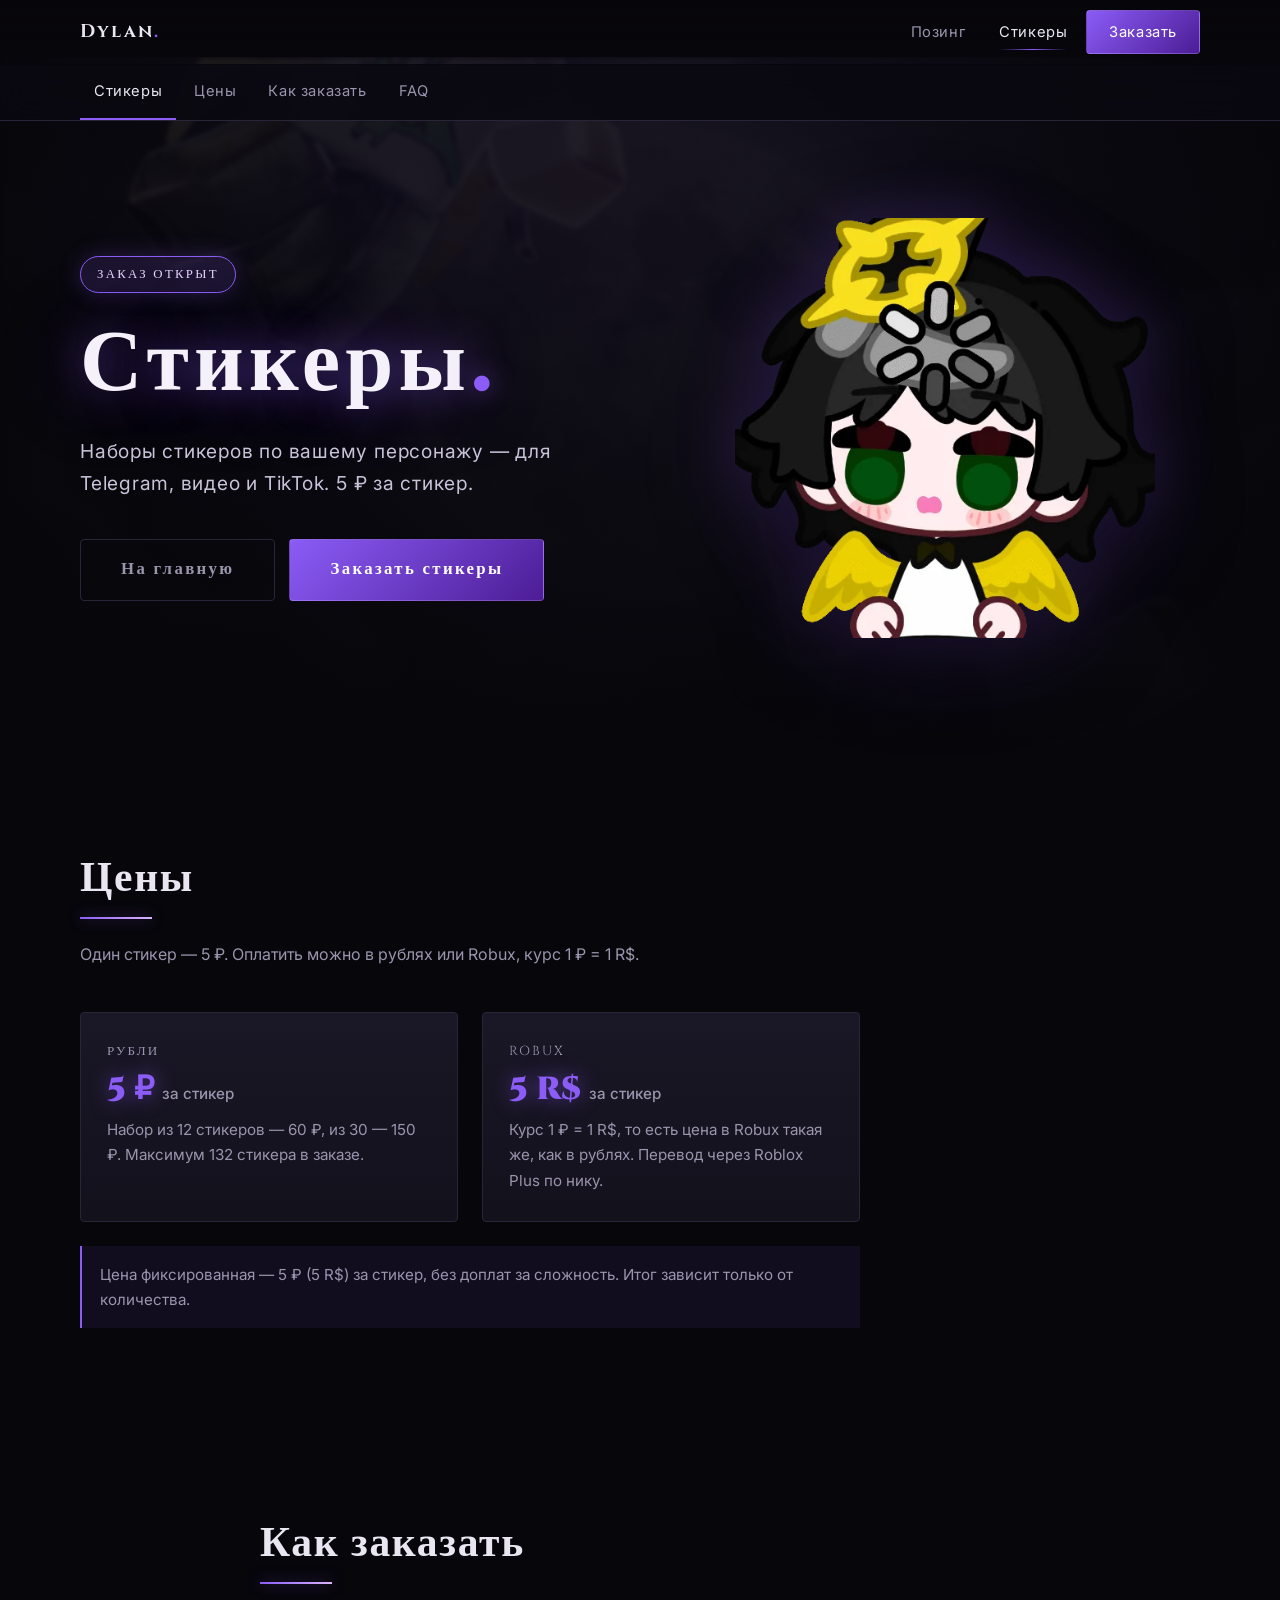
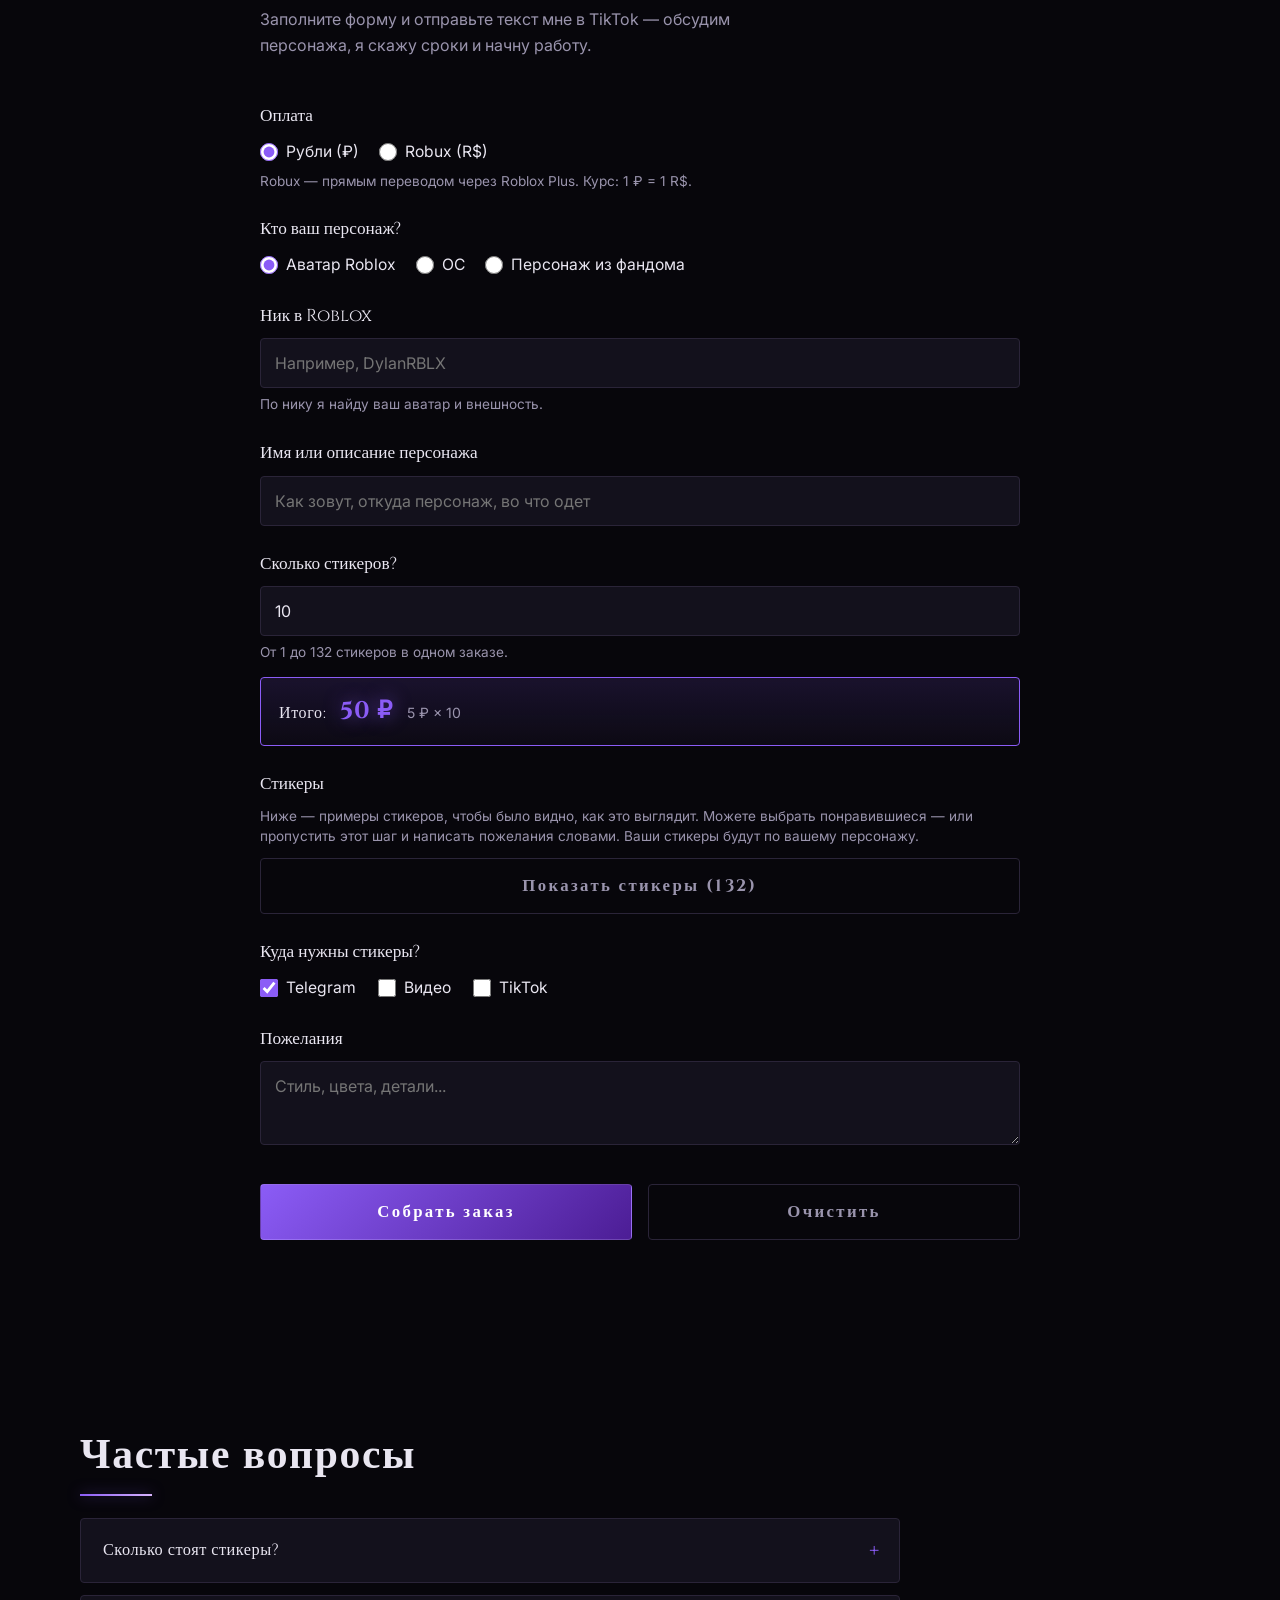
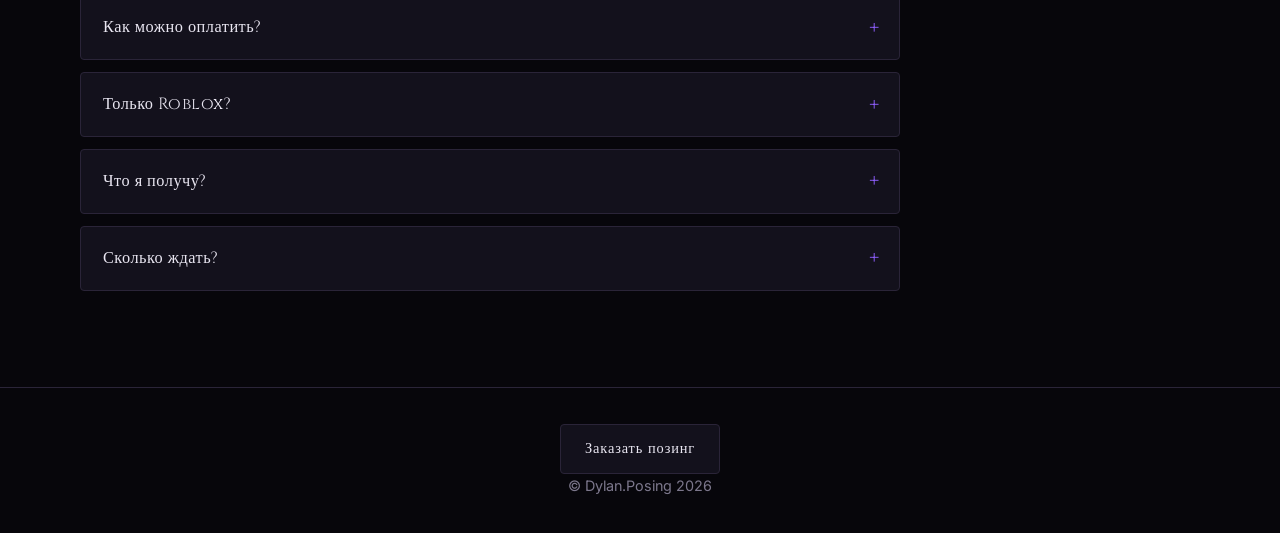
==== commit 114b7725: "Site update 2026-11-26 14:05" ====
--- a/stickers/index.html
+++ b/stickers/index.html
@@ -580,6 +580,7 @@
             <div class="picker-toolbar">
               <input type="text" id="picker-search" placeholder="Поиск: смех, сон, танец..." oninput="filterStickerPicker(this.value)">
               <span class="picker-count" id="picker-count">Выбрано: <strong>0</strong></span>
+              <button type="button" class="preset-btn" id="picker-select-all" onclick="selectAllStickerPicks()">Выбрать всё</button>
               <button type="button" class="preset-btn" onclick="clearStickerPicker()">Сбросить</button>
             </div>
             <div class="picker-grid" id="picker-grid" role="group" aria-label="Примеры стикеров"></div>
@@ -829,6 +830,20 @@
     updateStickerPickCount();
   }
 
+  function selectAllStickerPicks() {
+    renderStickerPicker();
+    var grid = document.getElementById('picker-grid');
+    if (!grid) return;
+    Array.prototype.forEach.call(grid.children, function (el) {
+      if (el.hidden) return;
+      var name = el.dataset.name;
+      if (stickerPick.selected.indexOf(name) === -1) stickerPick.selected.push(name);
+      el.classList.add('is-selected');
+      el.setAttribute('aria-pressed', 'true');
+    });
+    updateStickerPickCount();
+  }
+
   function filterStickerPicker(query) {
     if (!stickerPick.rendered) return;
     var q = (query || '').trim().toLowerCase();
@@ -842,6 +857,8 @@
     });
     var empty = document.getElementById('picker-empty');
     if (empty) empty.hidden = visible !== 0;
+    var allBtn = document.getElementById('picker-select-all');
+    if (allBtn) allBtn.textContent = q ? 'Выбрать найденные' : 'Выбрать всё';
   }
 
   (function initStickerPickerLabel() {
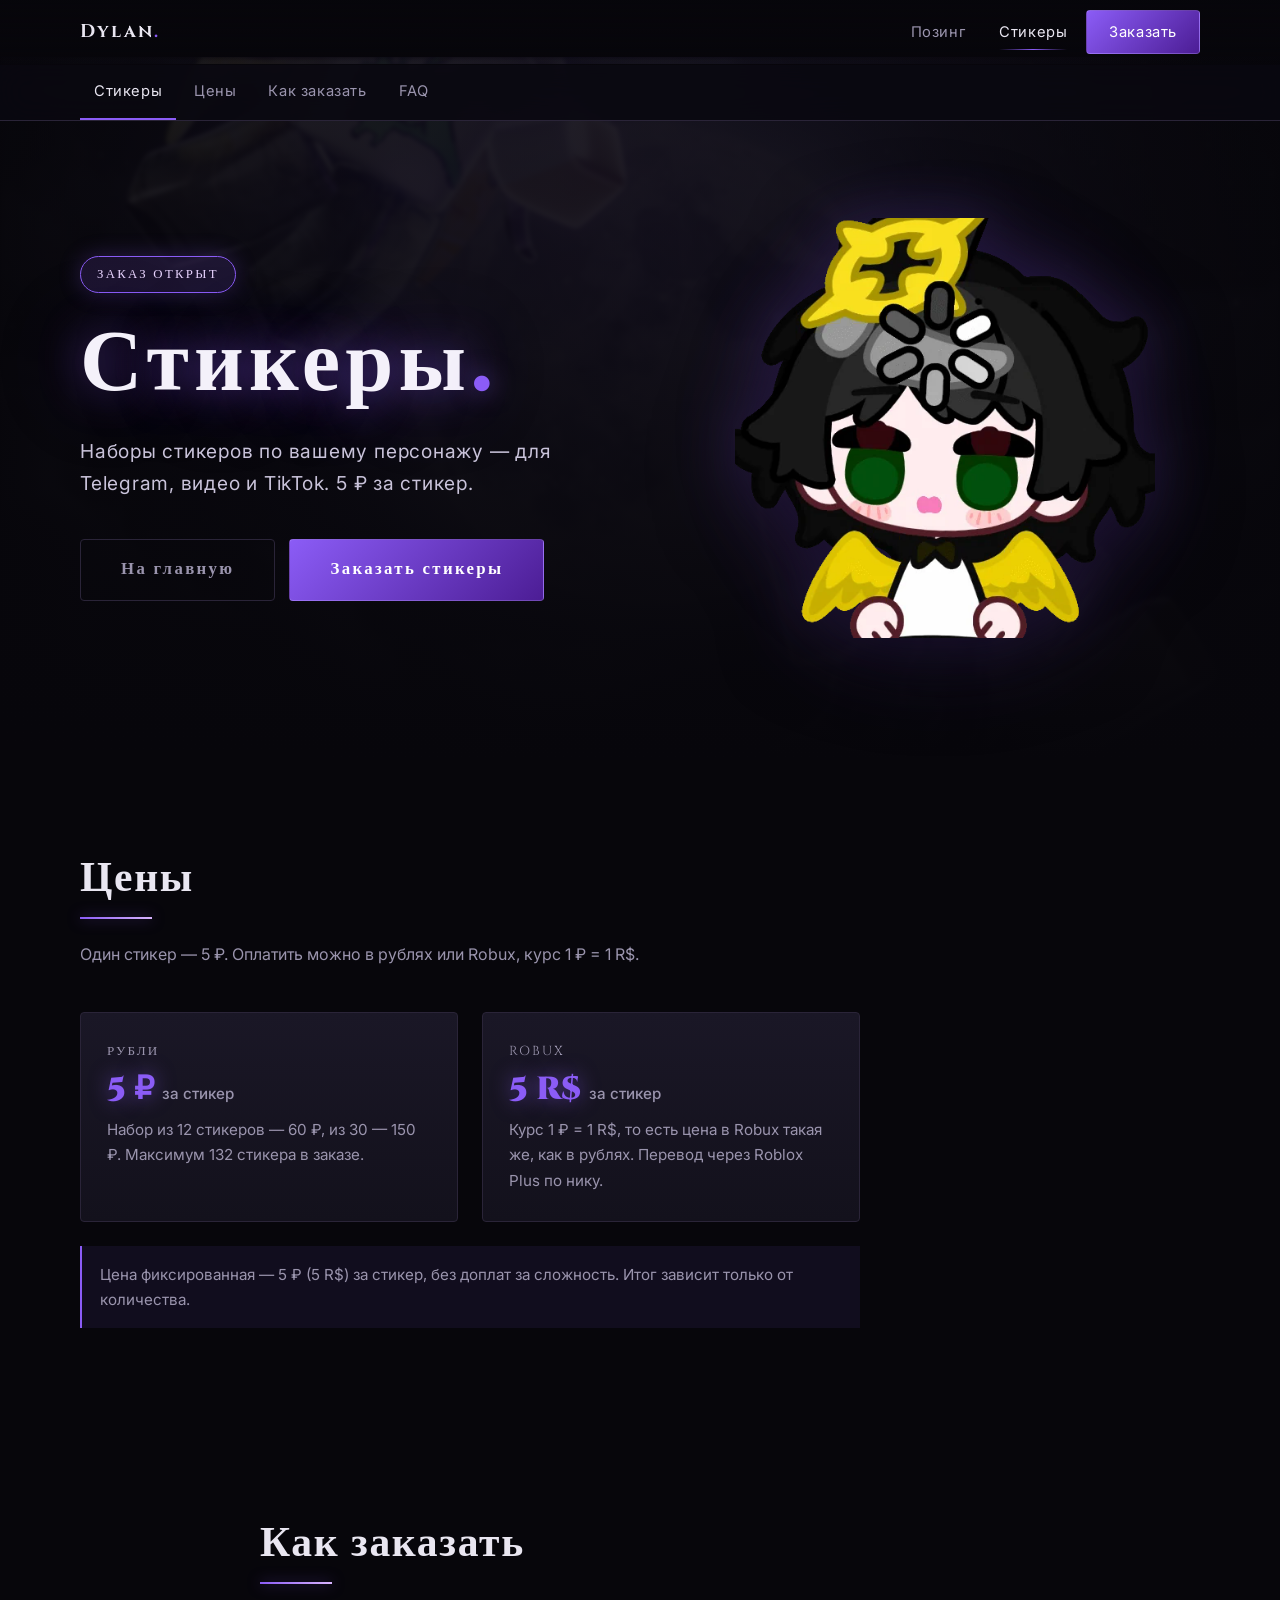
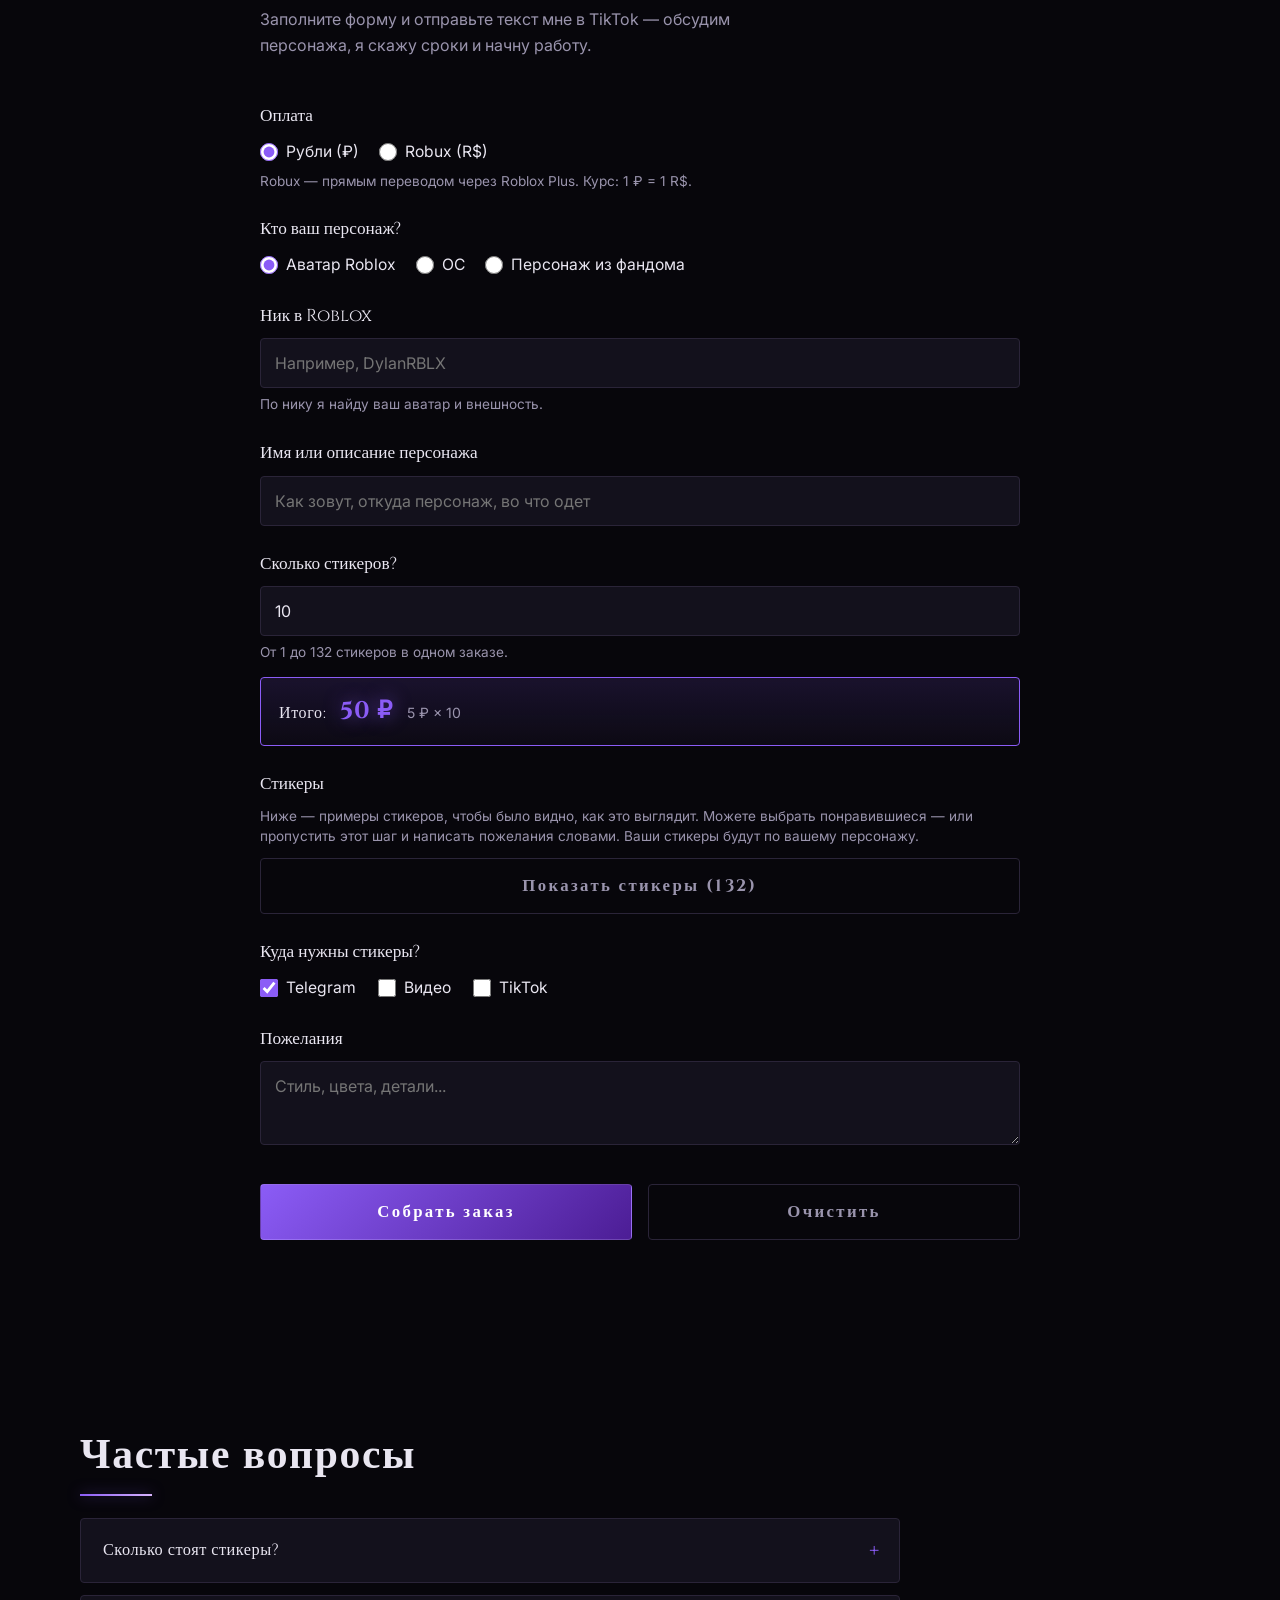
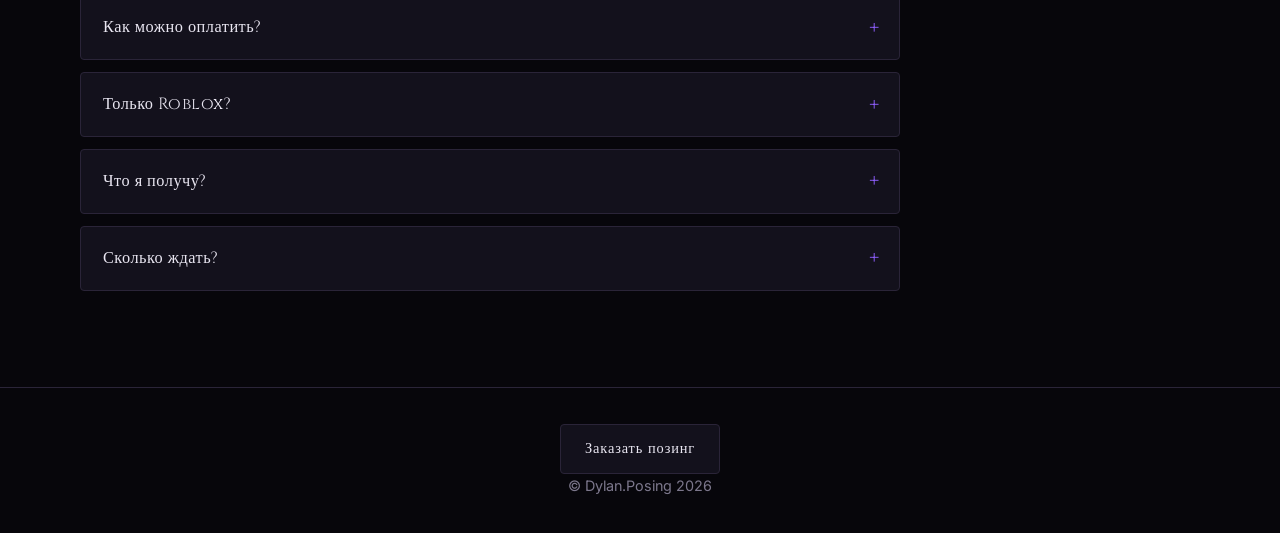
==== commit f5fe708e: "Site update 2026-11-26 14:15" ====
--- a/stickers/index.html
+++ b/stickers/index.html
@@ -868,6 +868,22 @@
     updateStickerPickCount();
   })();
 
+  function stickerSelectionText() {
+    var items = stickerPickerItems();
+    var total = items.length;
+    var selected = stickerPick.selected.slice();
+    if (!selected.length || !total) return '';
+
+    var excluded = [];
+    items.forEach(function (item) {
+      if (selected.indexOf(item.n) === -1) excluded.push(item.n);
+    });
+
+    if (!excluded.length) return 'Стикеры: все виды';
+    if (selected.length > excluded.length) return 'Стикеры: все виды, кроме: ' + excluded.join(', ');
+    return 'Стикеры (' + selected.length + '): ' + selected.join(', ');
+  }
+
   function generateStickerOrder() {
     var heroDesc = stickerField('s_hero_desc');
     var hero = document.querySelector('input[name="s_hero"]:checked');
@@ -906,11 +922,9 @@
     text += 'Количество стикеров: ' + count + '\n';
     text += 'Куда: ' + (places.length ? places.join(', ') : 'не указано') + '\n';
 
-    if (stickerPick.selected.length) {
-      text += 'Понравившиеся примеры (' + stickerPick.selected.length + '): ' + stickerPick.selected.join(', ') + '\n';
-    } else {
-      text += 'Эмоции: на ваше усмотрение\n';
-    }
+    var pickText = stickerSelectionText();
+    if (pickText) text += pickText + '\n';
+    else text += 'Эмоции: на ваше усмотрение\n';
 
     var wishes = stickerField('s_wishes');
     if (wishes) text += 'Пожелания: ' + wishes + '\n';
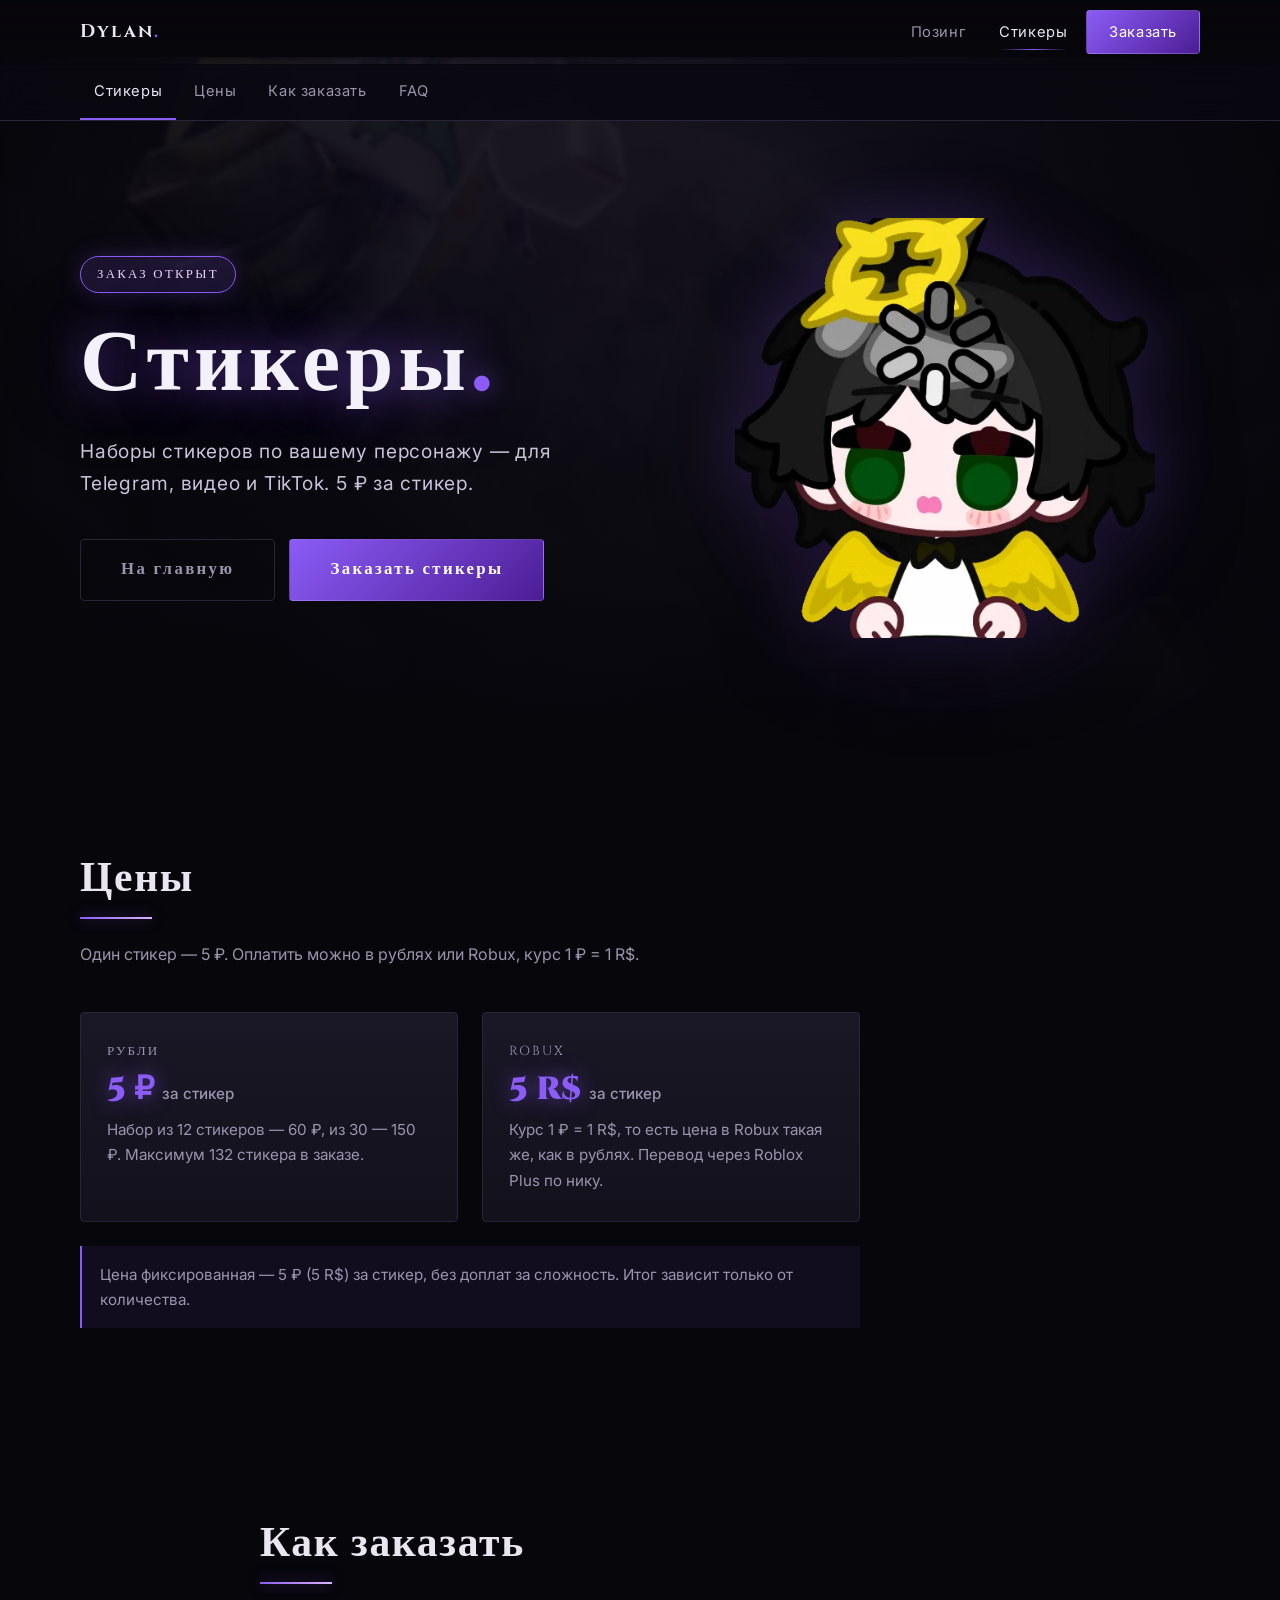
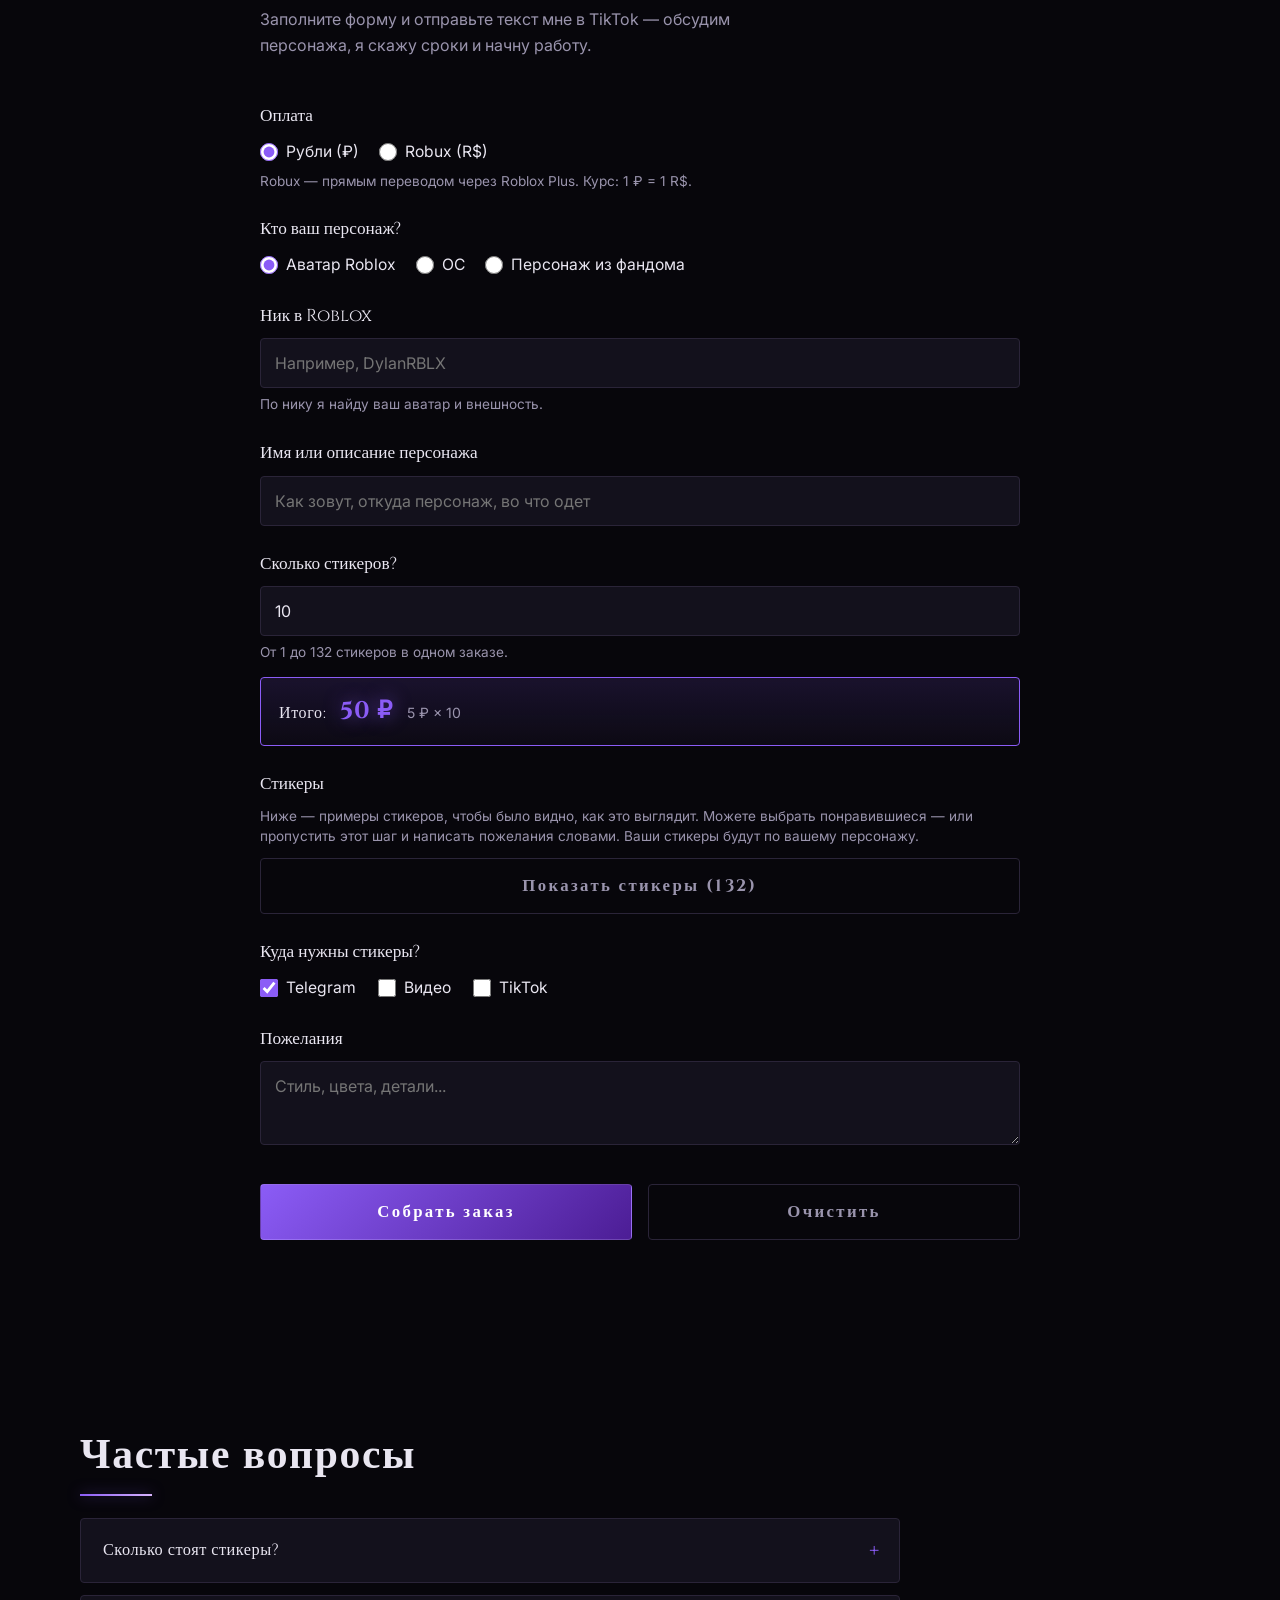
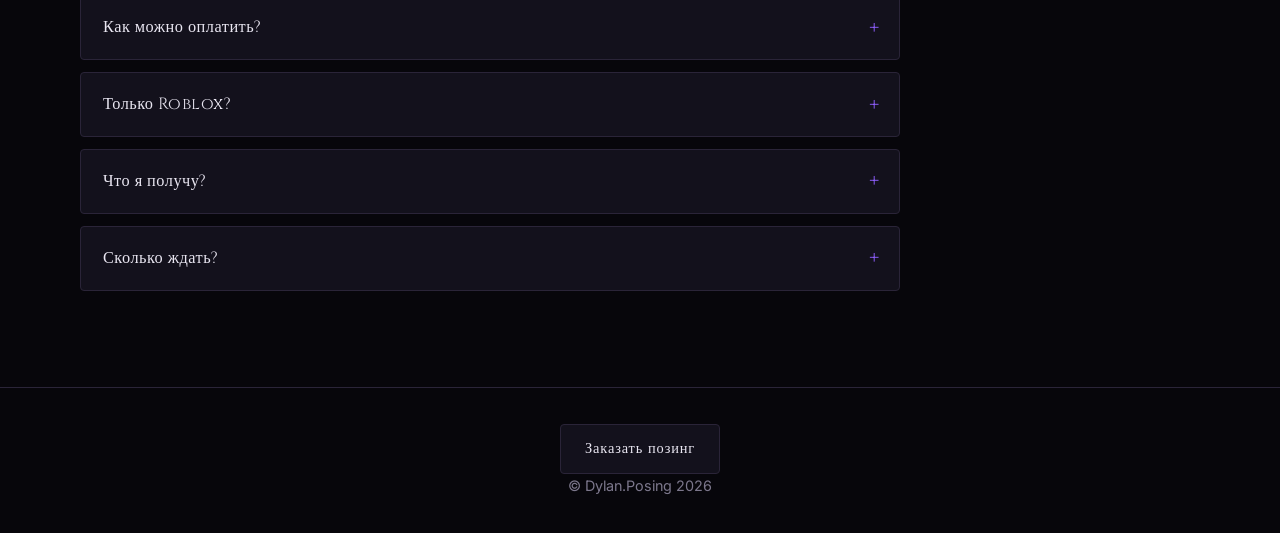
==== commit c60a543e: "Site update 2026-11-26 15:36" ====
--- a/stickers/index.html
+++ b/stickers/index.html
@@ -17,6 +17,10 @@
 <meta name="twitter:description" content="Наборы стикеров по вашему персонажу — для Telegram, видео и TikTok. 5 ₽ за стикер.">
 <meta name="twitter:image" content="https://dylan-posing.online/og-cover.jpg">
 <link rel="canonical" href="https://dylan-posing.online/stickers/">
+<link rel="icon" href="/favicon.ico" sizes="any">
+<link rel="icon" type="image/png" href="/favicon-192.png" sizes="192x192">
+<link rel="apple-touch-icon" href="/apple-touch-icon.png">
+<meta name="theme-color" content="#8b5cf6">
 <link rel="preconnect" href="https://fonts.googleapis.com">
 <link rel="preconnect" href="https://fonts.gstatic.com" crossorigin>
 <link href="https://fonts.googleapis.com/css2?family=Cinzel:wght@500;700;900&family=Inter:wght@400;500;600&display=swap" rel="stylesheet">
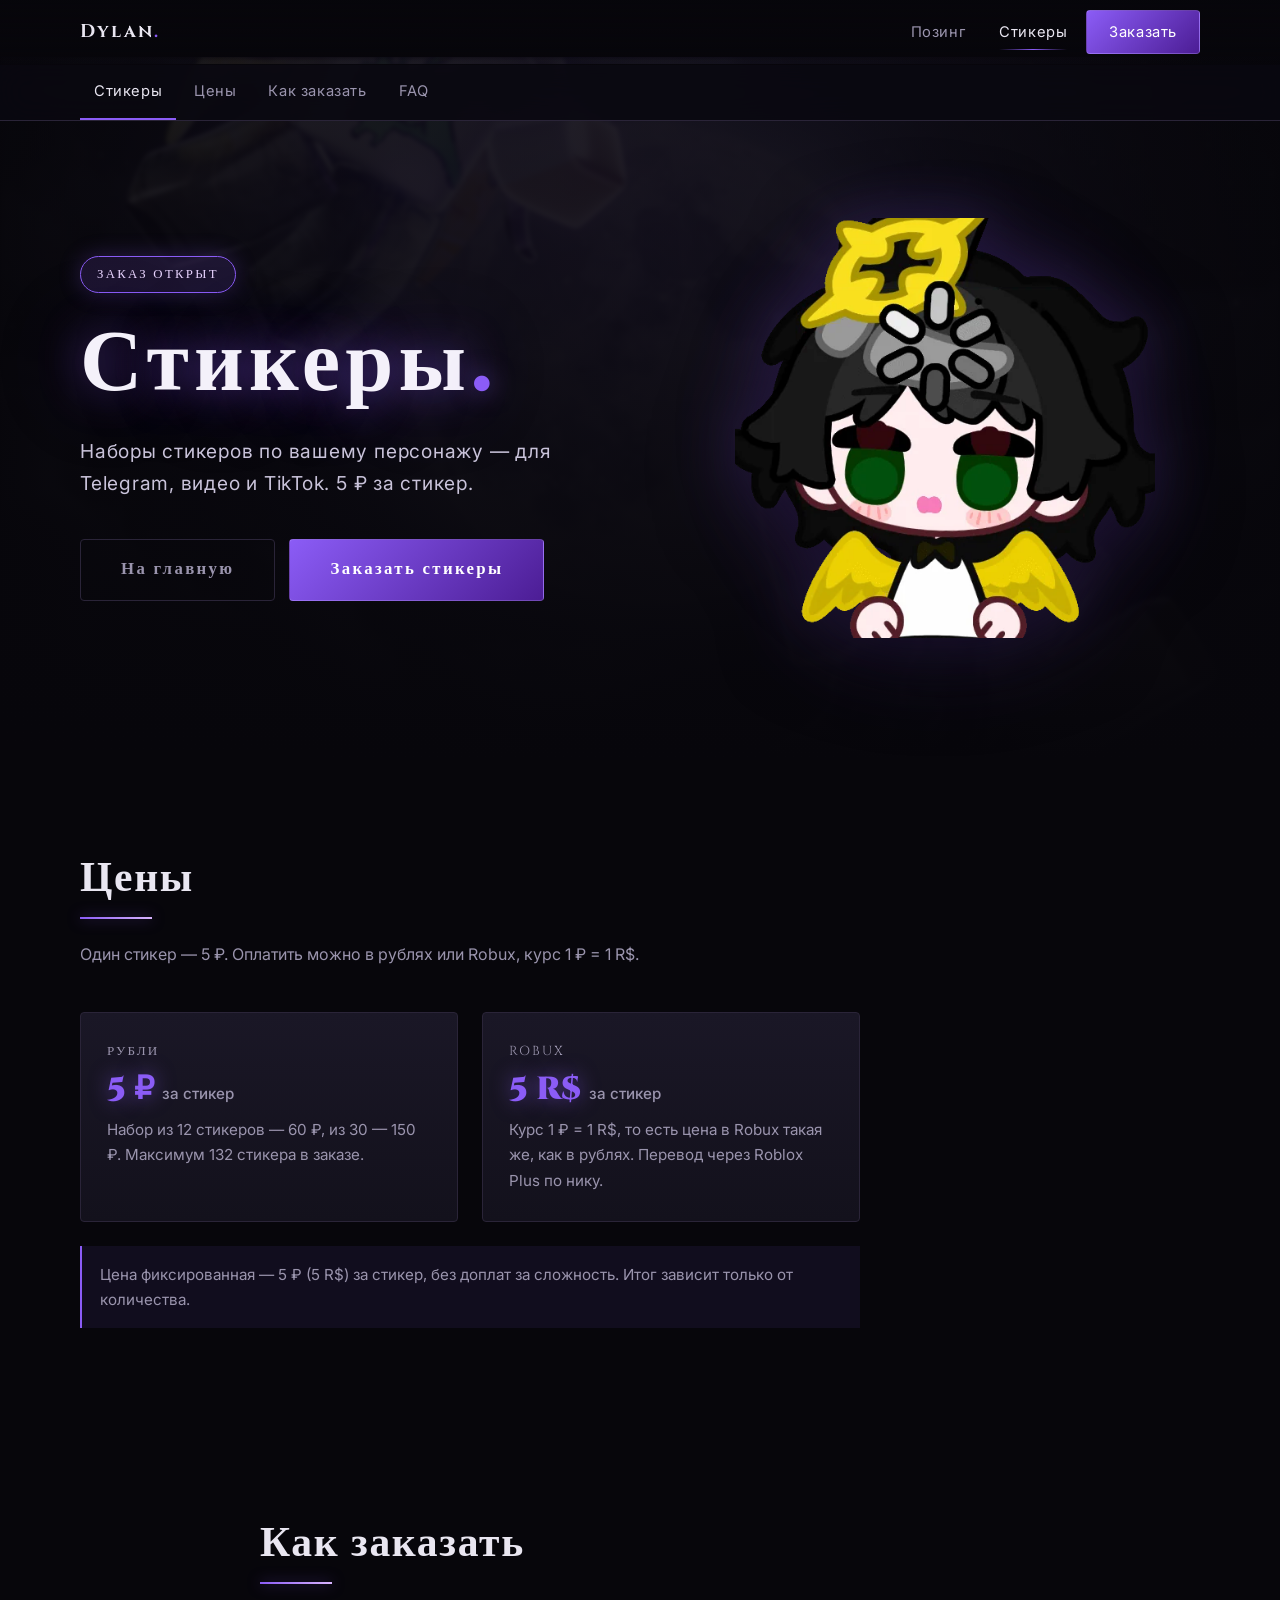
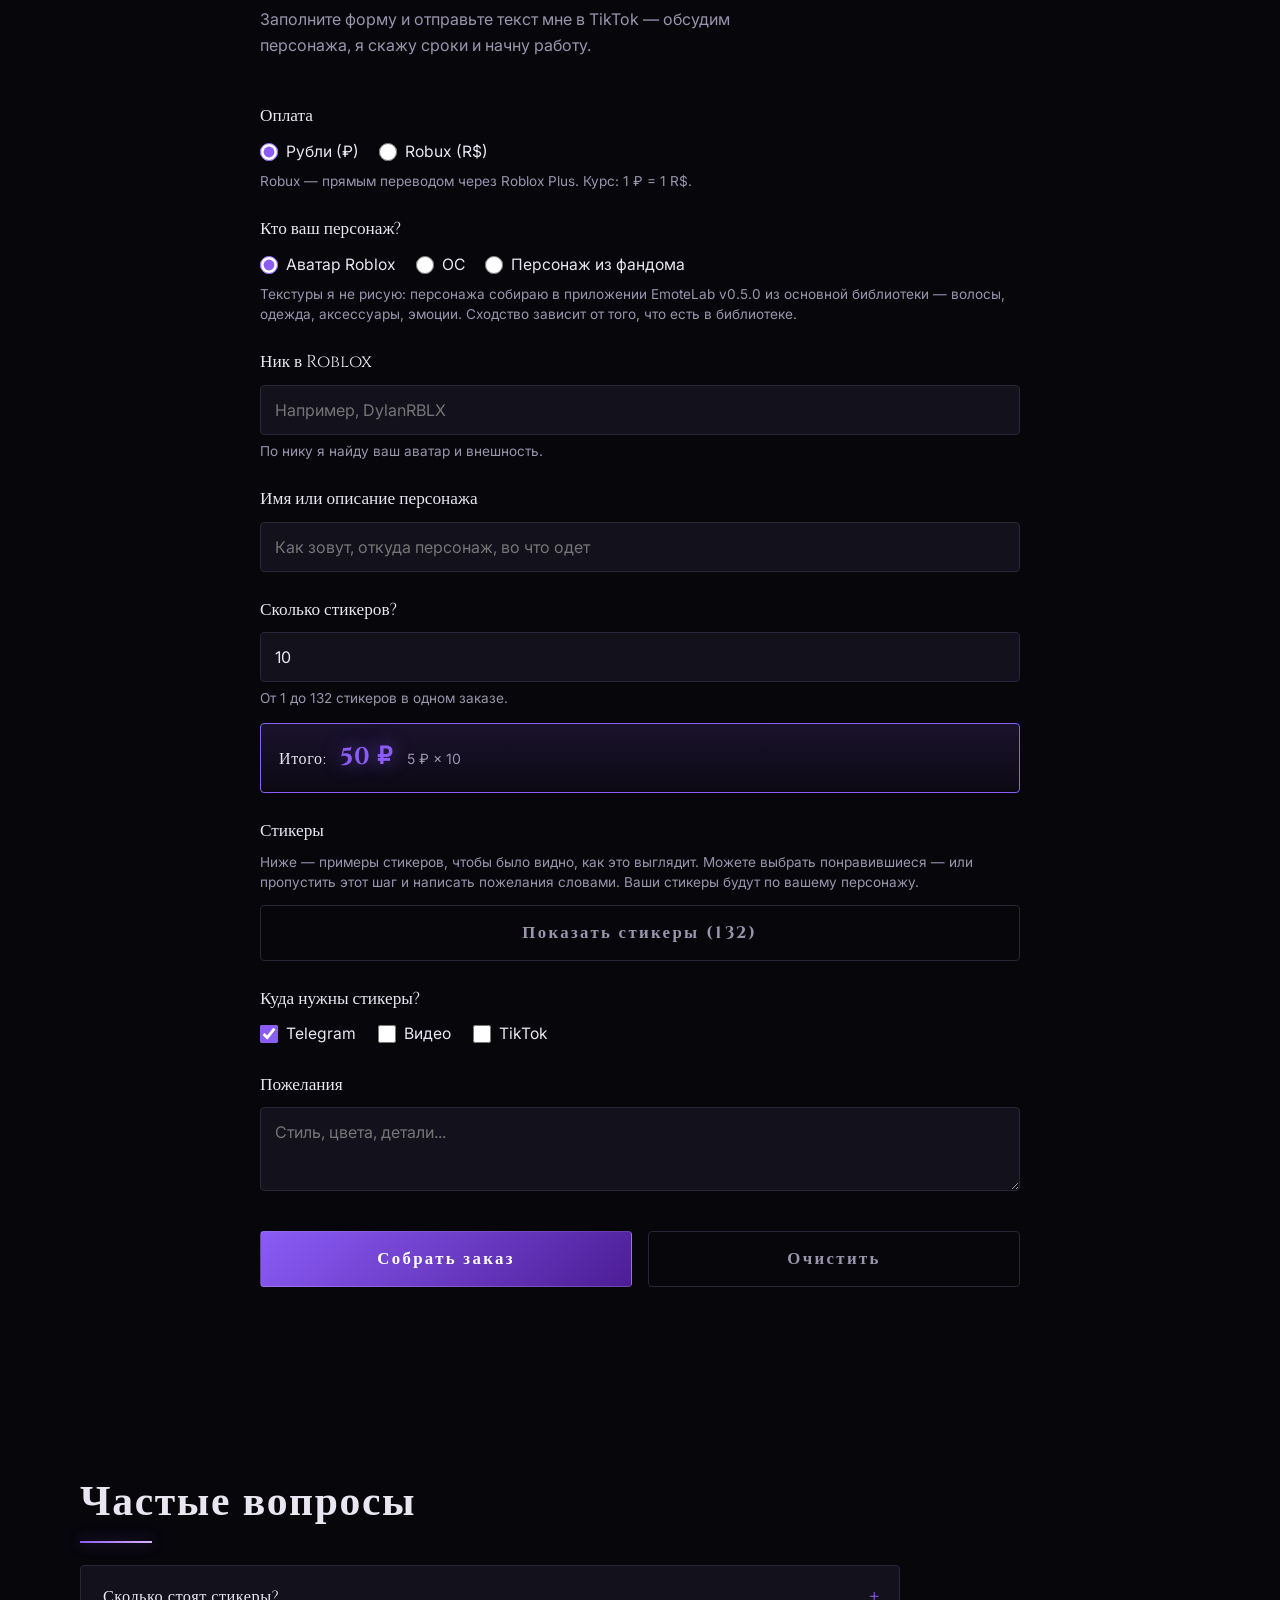
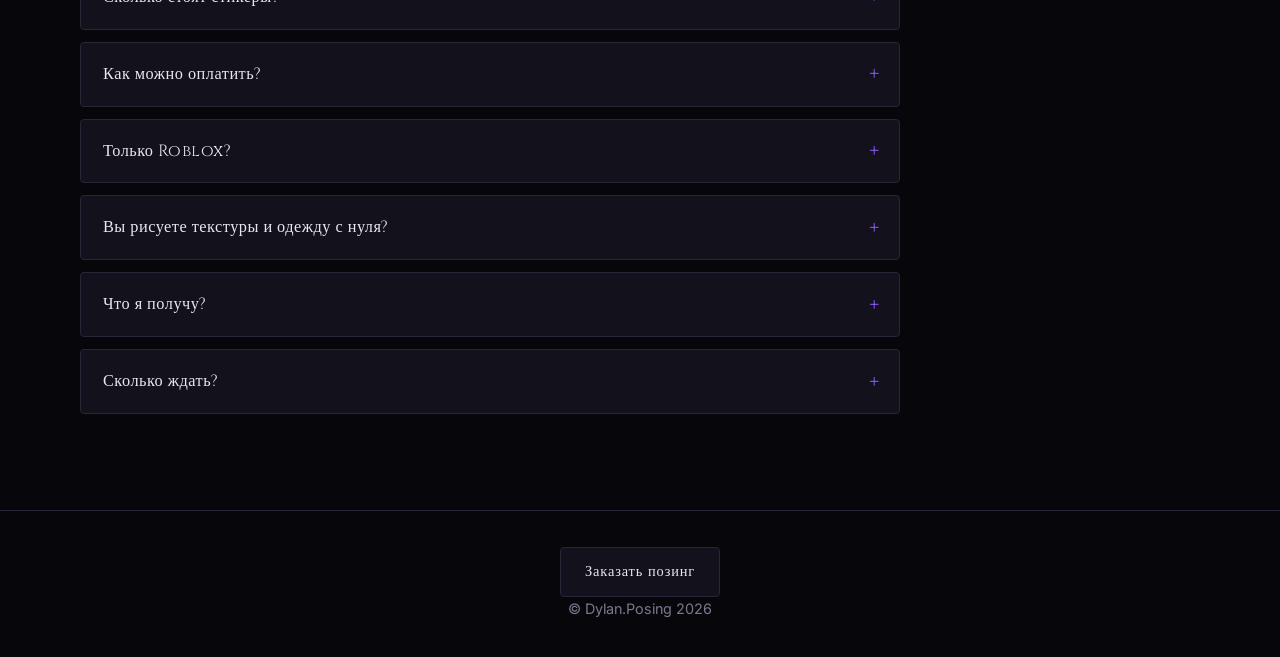
==== commit a3469171: "Site update 2026-11-27 18:32" ====
--- a/stickers/index.html
+++ b/stickers/index.html
@@ -552,6 +552,7 @@
             <label><input type="radio" name="s_hero" value="OC"><span>OC</span></label>
             <label><input type="radio" name="s_hero" value="персонаж из фандома"><span>Персонаж из фандома</span></label>
           </div>
+          <div class="field-hint">Текстуры я не рисую: персонажа собираю в приложении EmoteLab v0.5.0 из основной библиотеки — волосы, одежда, аксессуары, эмоции. Сходство зависит от того, что есть в библиотеке.</div>
         </div>
 
         <div class="form-group" id="s_roblox_wrap">
@@ -637,6 +638,10 @@
         <details class="faq-item">
           <summary>Только Roblox?</summary>
           <p>Нет. Стикеры делаю по любому персонажу: аватар Roblox, ваш OC или персонаж из фандома.</p>
+        </details>
+        <details class="faq-item">
+          <summary>Вы рисуете текстуры и одежду с нуля?</summary>
+          <p>Нет. Текстуры я не рисую — персонажа собираю в приложении EmoteLab v0.5.0 из основной библиотеки: волосы, одежда, аксессуары, эмоции. Поэтому сходство с вашим персонажем зависит от того, что есть в библиотеке.</p>
         </details>
         <details class="faq-item">
           <summary>Что я получу?</summary>
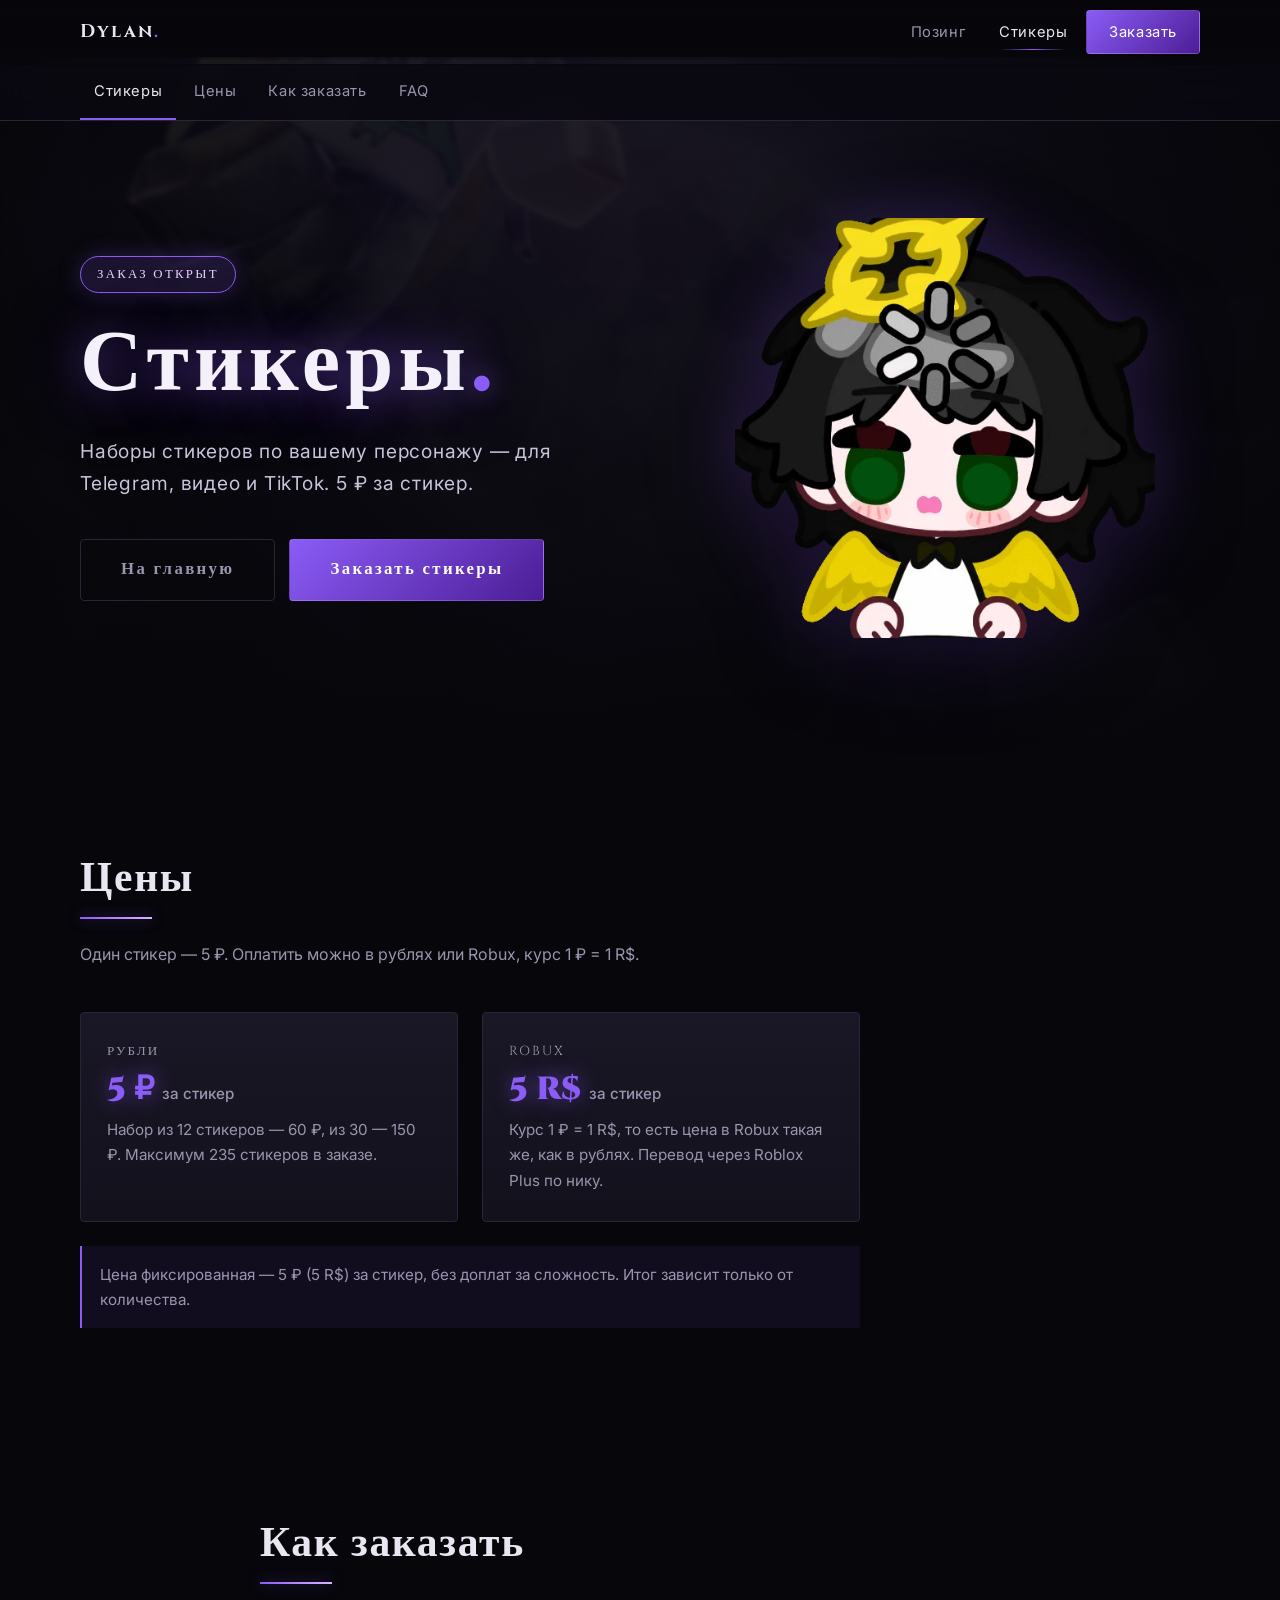
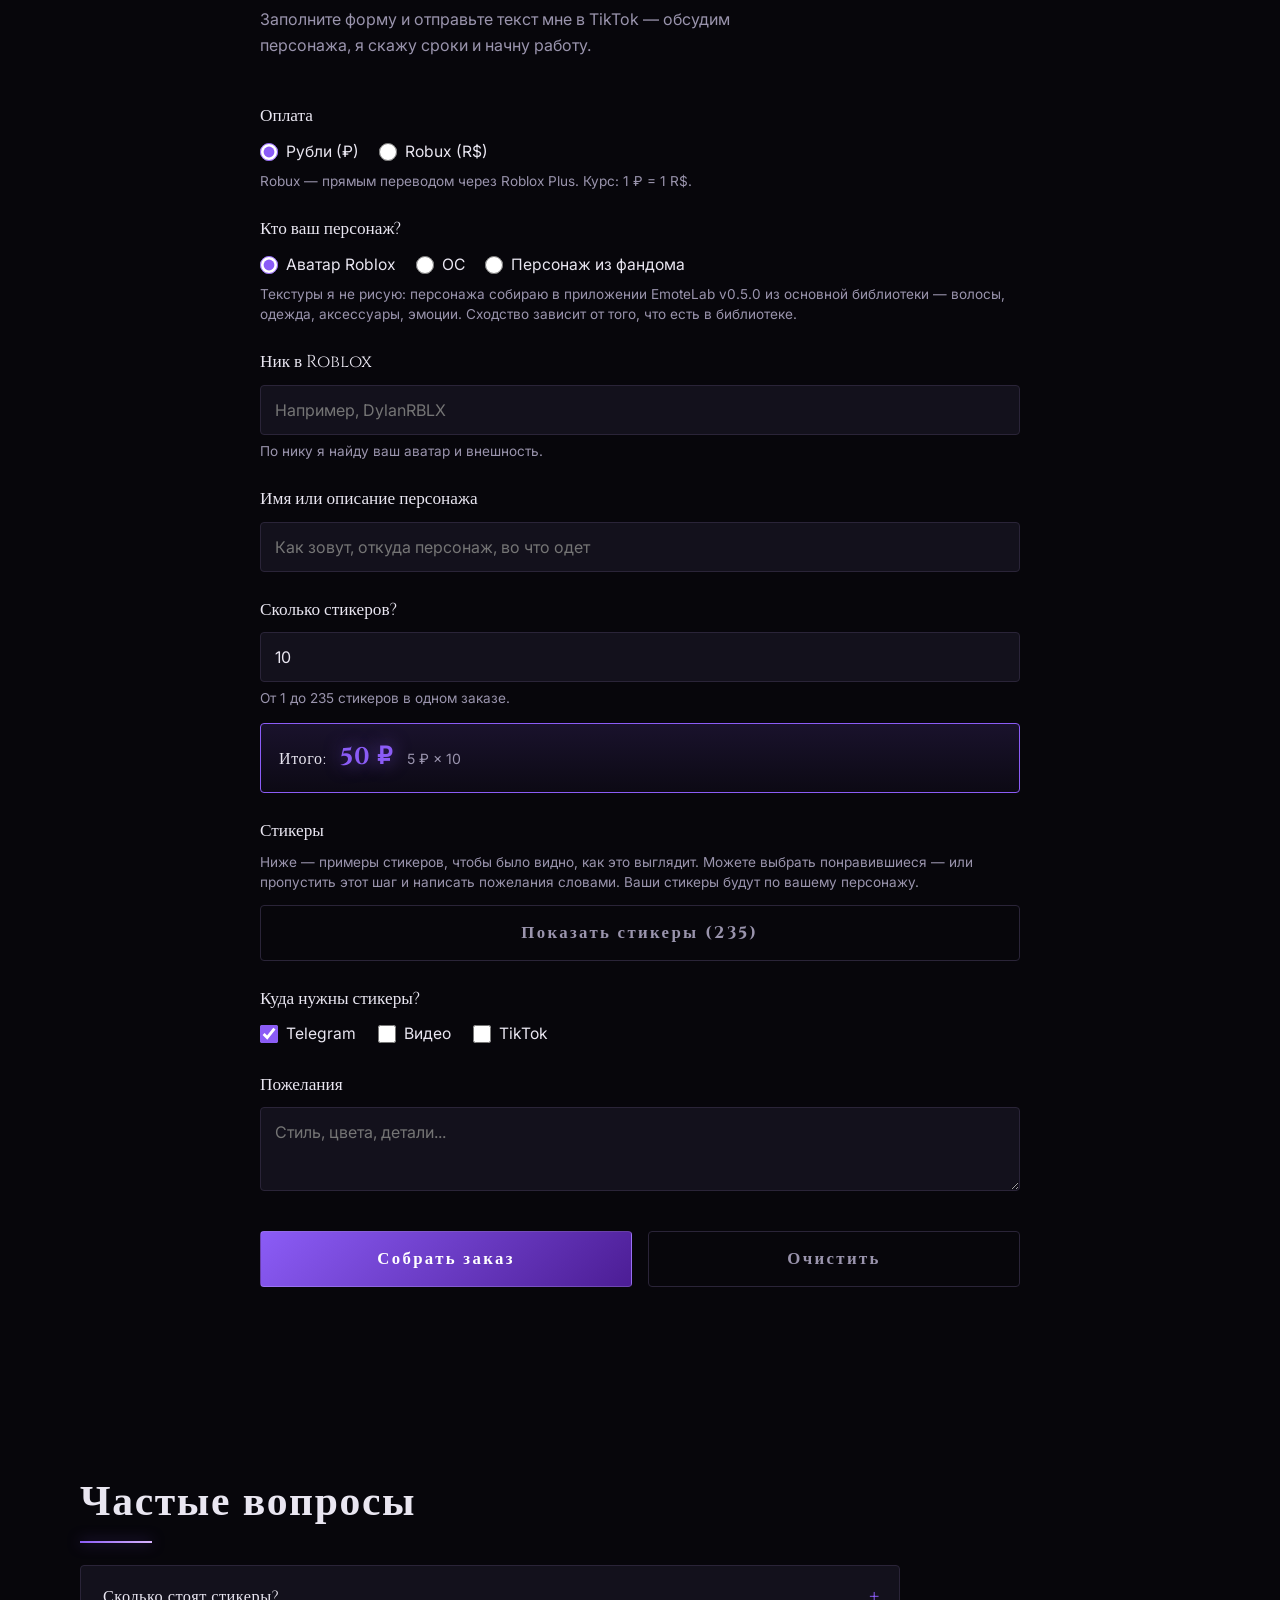
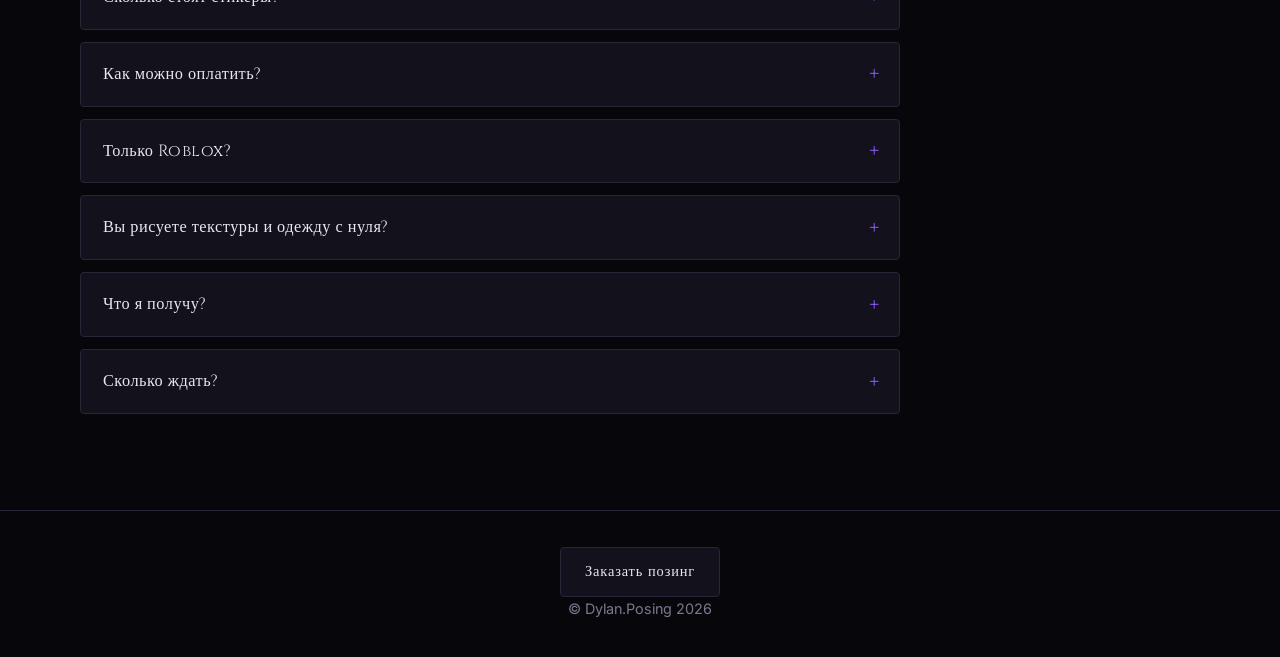
==== commit 1c0241e6: "Site update 2026-11-28 00:12" ====
--- a/stickers/index.html
+++ b/stickers/index.html
@@ -517,7 +517,7 @@
         <div class="price-card">
           <div class="price-card__label">Рубли</div>
           <div class="price-card__value">5 ₽ <span>за стикер</span></div>
-          <p>Набор из 12 стикеров — 60 ₽, из 30 — 150 ₽. Максимум 132 стикера в заказе.</p>
+          <p>Набор из 12 стикеров — 60 ₽, из 30 — 150 ₽. Максимум 235 стикеров в заказе.</p>
         </div>
         <div class="price-card">
           <div class="price-card__label">Robux</div>
@@ -572,8 +572,8 @@
 
         <div class="form-group">
           <label for="s_count">Сколько стикеров?</label>
-          <input type="number" id="s_count" min="1" max="132" step="1" value="10" inputmode="numeric" oninput="updateStickerTotal()">
-          <div class="field-hint">От 1 до 132 стикеров в одном заказе.</div>
+          <input type="number" id="s_count" min="1" max="235" step="1" value="10" inputmode="numeric" oninput="updateStickerTotal()">
+          <div class="field-hint">От 1 до 235 стикеров в одном заказе.</div>
           <div class="sticker-total" id="sticker-total" aria-live="polite">Итого: <strong>50 ₽</strong> <span>5 ₽ × 10</span></div>
         </div>
 
@@ -629,7 +629,7 @@
       <div class="faq-list">
         <details class="faq-item">
           <summary>Сколько стоят стикеры?</summary>
-          <p>5 ₽ за стикер. Набор из 12 стикеров — 60 ₽, из 30 — 150 ₽. Максимум 132 стикера в одном заказе.</p>
+          <p>5 ₽ за стикер. Набор из 12 стикеров — 60 ₽, из 30 — 150 ₽. Максимум 235 стикеров в одном заказе.</p>
         </details>
         <details class="faq-item">
           <summary>Как можно оплатить?</summary>
@@ -721,7 +721,7 @@
     var el = document.getElementById('s_count');
     var n = parseInt(el ? el.value : '', 10);
     if (!n || n < 1) n = 1;
-    if (n > 132) n = 132;
+    if (n > 235) n = 235;
     return n;
   }
 
@@ -782,10 +782,11 @@
       btn.className = 'pick';
       btn.setAttribute('aria-pressed', 'false');
       btn.dataset.name = item.n;
+      btn.dataset.key = item.f;
       btn.innerHTML = '<img src="' + item.f + '" alt="" width="192" height="192" loading="lazy" decoding="async">' +
                       '<span class="pick__name"></span>';
       btn.querySelector('.pick__name').textContent = item.n;
-      btn.addEventListener('click', function () { toggleStickerPick(item.n, btn); });
+      btn.addEventListener('click', function () { toggleStickerPick(item.f, btn); });
       frag.appendChild(btn);
     });
     grid.appendChild(frag);
@@ -807,12 +808,12 @@
     }
   }
 
-  function toggleStickerPick(name, btn) {
-    var i = stickerPick.selected.indexOf(name);
-    if (i === -1) stickerPick.selected.push(name);
+  function toggleStickerPick(key, btn) {
+    var i = stickerPick.selected.indexOf(key);
+    if (i === -1) stickerPick.selected.push(key);
     else stickerPick.selected.splice(i, 1);
     if (btn) {
-      var on = stickerPick.selected.indexOf(name) !== -1;
+      var on = stickerPick.selected.indexOf(key) !== -1;
       btn.classList.toggle('is-selected', on);
       btn.setAttribute('aria-pressed', on ? 'true' : 'false');
     }
@@ -845,8 +846,8 @@
     if (!grid) return;
     Array.prototype.forEach.call(grid.children, function (el) {
       if (el.hidden) return;
-      var name = el.dataset.name;
-      if (stickerPick.selected.indexOf(name) === -1) stickerPick.selected.push(name);
+      var key = el.dataset.key;
+      if (stickerPick.selected.indexOf(key) === -1) stickerPick.selected.push(key);
       el.classList.add('is-selected');
       el.setAttribute('aria-pressed', 'true');
     });
@@ -879,18 +880,21 @@
 
   function stickerSelectionText() {
     var items = stickerPickerItems();
-    var total = items.length;
-    var selected = stickerPick.selected.slice();
-    if (!selected.length || !total) return '';
-
+    if (!stickerPick.selected.length || !items.length) return '';
+
+    var picked = {};
+    stickerPick.selected.forEach(function (key) { picked[key] = true; });
+
+    var chosen = [];
     var excluded = [];
     items.forEach(function (item) {
-      if (selected.indexOf(item.n) === -1) excluded.push(item.n);
+      if (picked[item.f]) chosen.push(item.n);
+      else excluded.push(item.n);
     });
 
     if (!excluded.length) return 'Стикеры: все виды';
-    if (selected.length > excluded.length) return 'Стикеры: все виды, кроме: ' + excluded.join(', ');
-    return 'Стикеры (' + selected.length + '): ' + selected.join(', ');
+    if (chosen.length > excluded.length) return 'Стикеры: все виды, кроме: ' + excluded.join(', ');
+    return 'Стикеры (' + chosen.length + '): ' + chosen.join(', ');
   }
 
   function generateStickerOrder() {
@@ -909,9 +913,9 @@
     var countEl = document.getElementById('s_count');
     var count = parseInt(countEl ? countEl.value : '', 10);
     if (!count || count < 1) count = 1;
-    if (count > 132) {
-      alert('Пока делаю максимум 132 стикера в одном заказе.');
-      countEl.value = 132;
+    if (count > 235) {
+      alert('Пока делаю максимум 235 стикеров в одном заказе.');
+      countEl.value = 235;
       countEl.focus();
       return;
     }
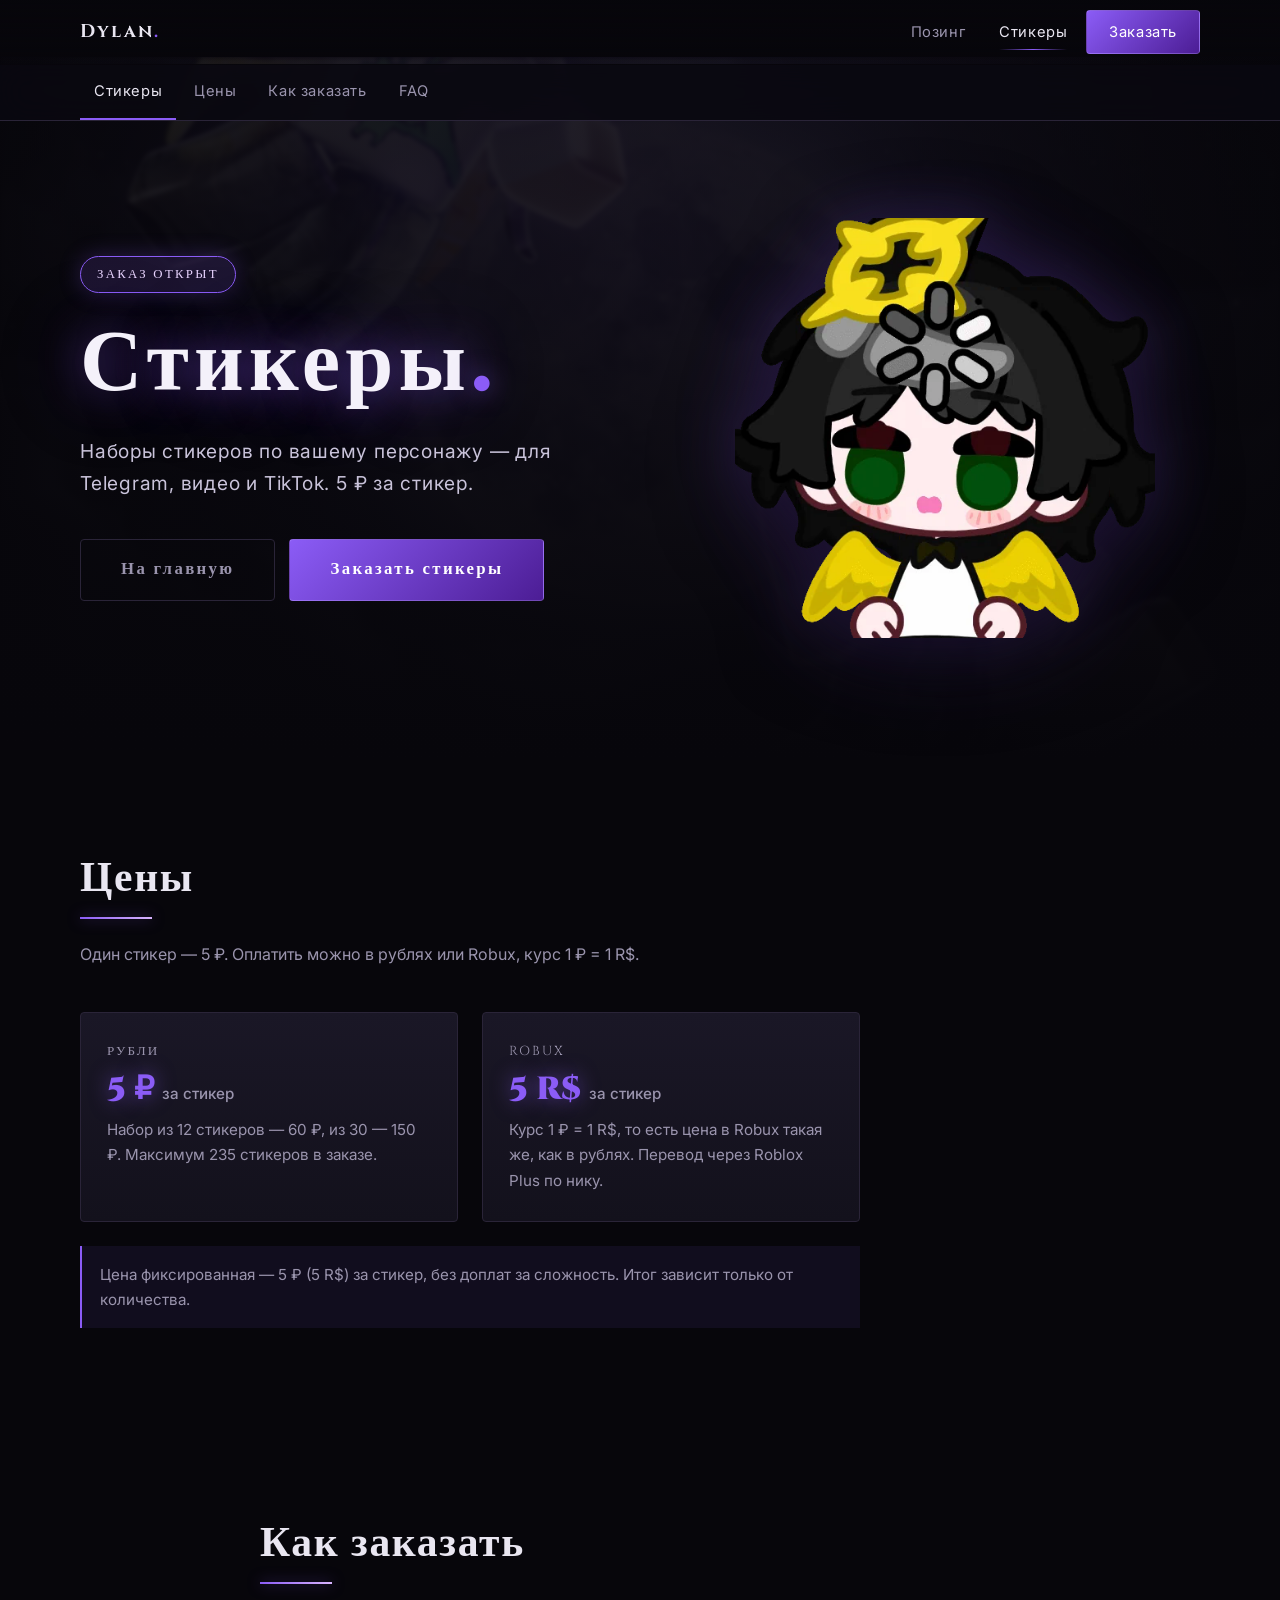
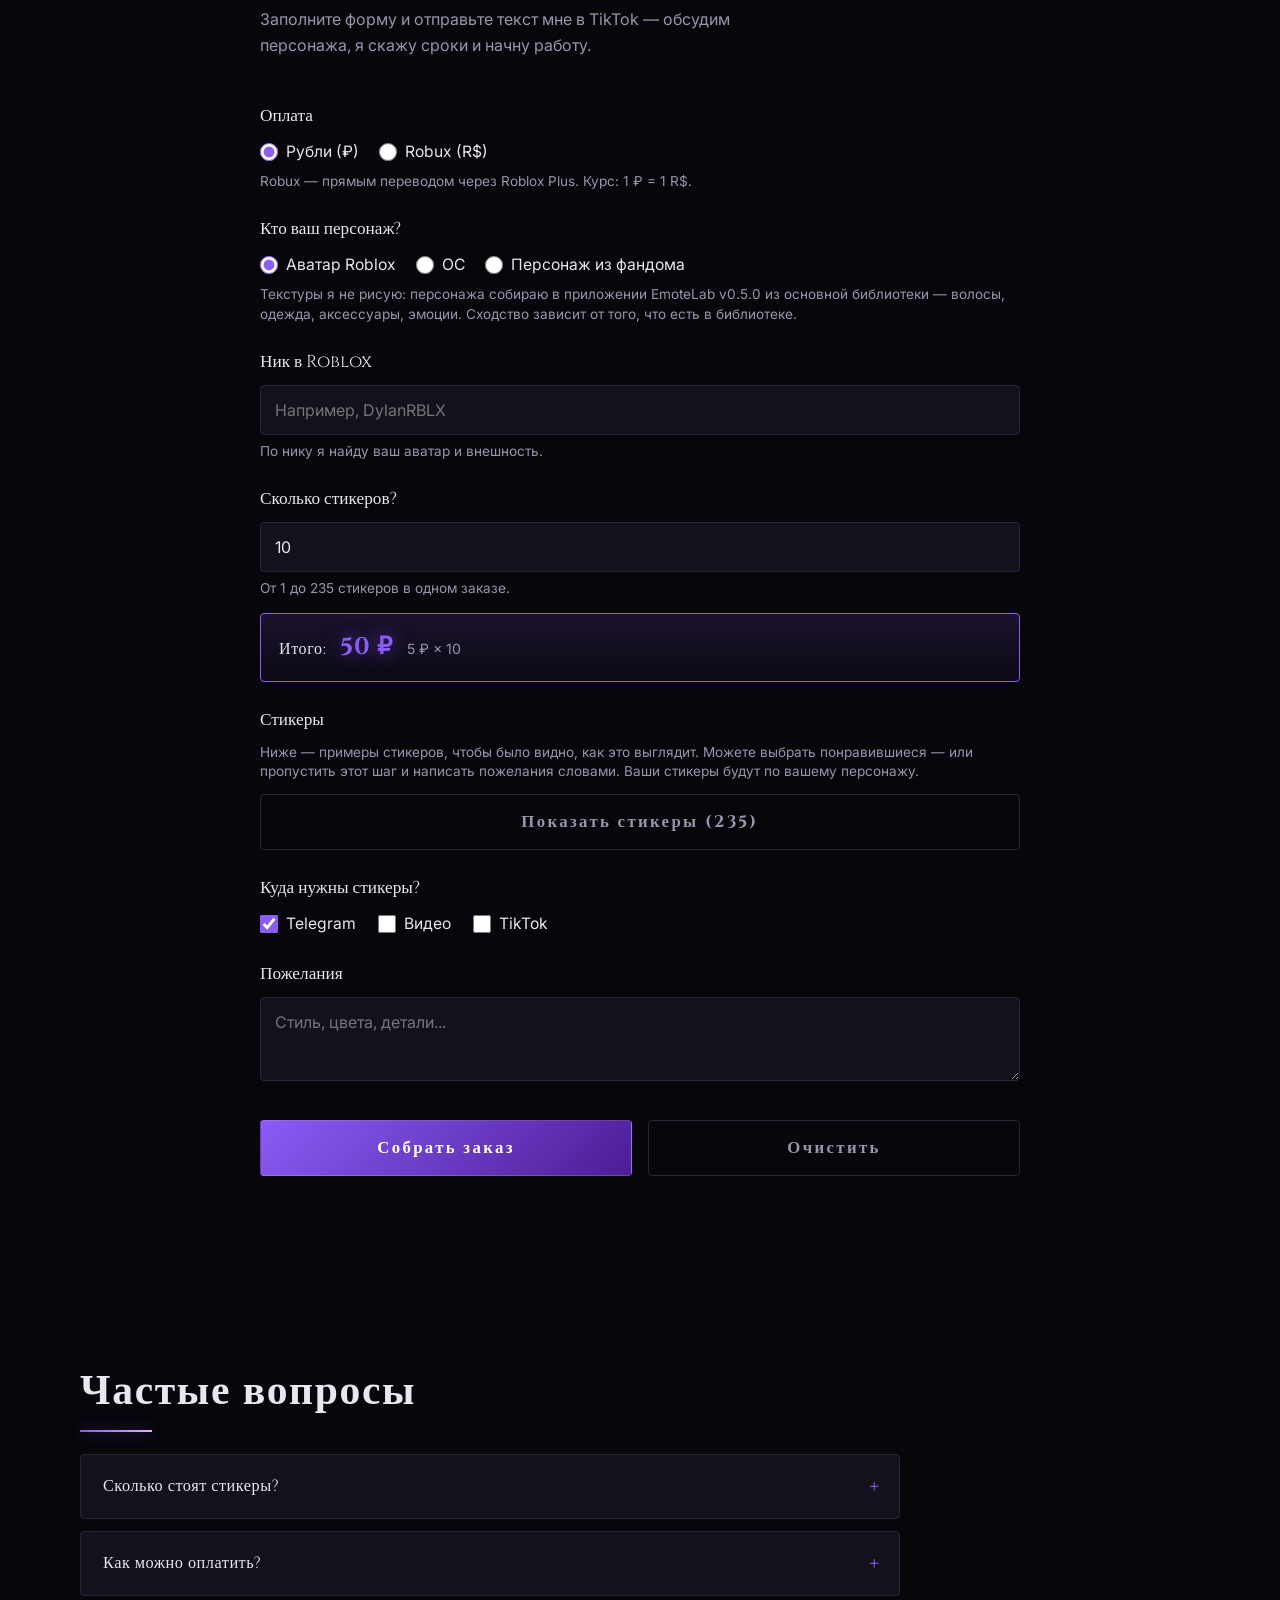
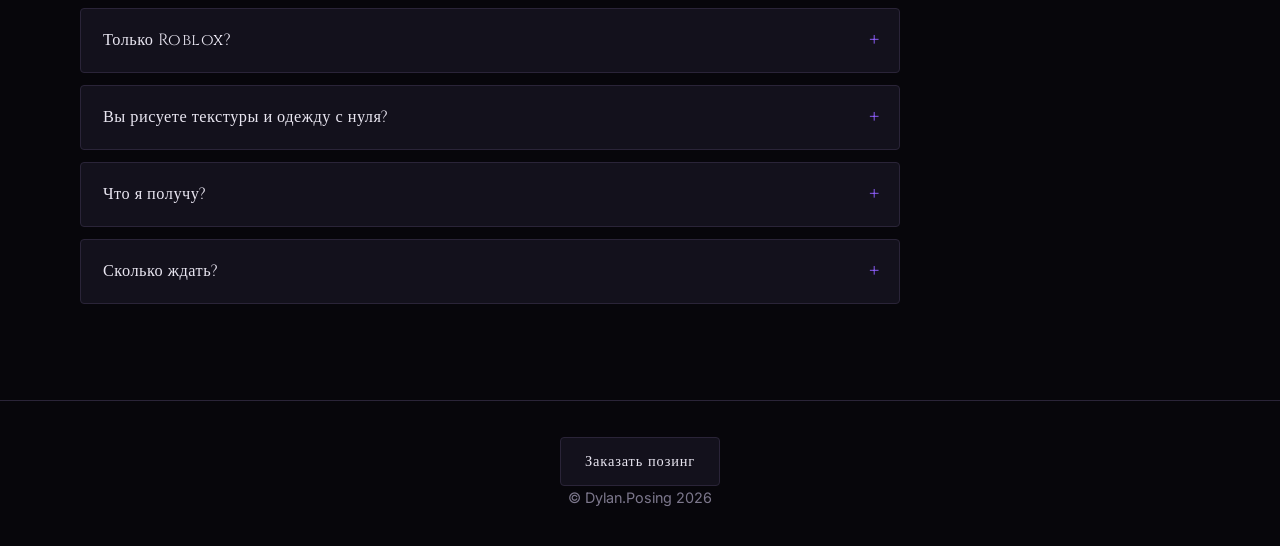
==== commit 4857029d: "Site update 2026-11-28 03:50" ====
--- a/stickers/index.html
+++ b/stickers/index.html
@@ -562,12 +562,7 @@
         </div>
 
         <div class="form-group hidden-field" id="s_screenshot_hint">
-          <div class="field-hint">Пришлите, пожалуйста, скрин вашего персонажа отдельным сообщением в TikTok — по нему я и нарисую стикеры.</div>
-        </div>
-
-        <div class="form-group">
-          <label for="s_hero_desc">Имя или описание персонажа</label>
-          <input type="text" id="s_hero_desc" placeholder="Как зовут, откуда персонаж, во что одет">
+          <div class="field-hint">Пришлите, пожалуйста, скрин вашего персонажа отдельным сообщением в TikTok — по нему я и соберу стикеры.</div>
         </div>
 
         <div class="form-group">
@@ -898,7 +893,6 @@
   }
 
   function generateStickerOrder() {
-    var heroDesc = stickerField('s_hero_desc');
     var hero = document.querySelector('input[name="s_hero"]:checked');
     var heroValue = hero ? hero.value : 'аватар Roblox';
     var isAvatar = heroValue === 'аватар Roblox';
@@ -926,9 +920,8 @@
     var text = 'Привет! Хочу заказать стикеры.\n\n';
     if (isAvatar) {
       text += 'Персонаж: аватар Roblox — ' + robloxNick + '\n';
-      if (heroDesc) text += 'Описание: ' + heroDesc + '\n';
     } else {
-      text += 'Персонаж: ' + heroValue + (heroDesc ? ' — ' + heroDesc : '') + '\n';
+      text += 'Персонаж: ' + heroValue + '\n';
       text += 'Референс: скрин персонажа скину отдельным сообщением\n';
     }
 
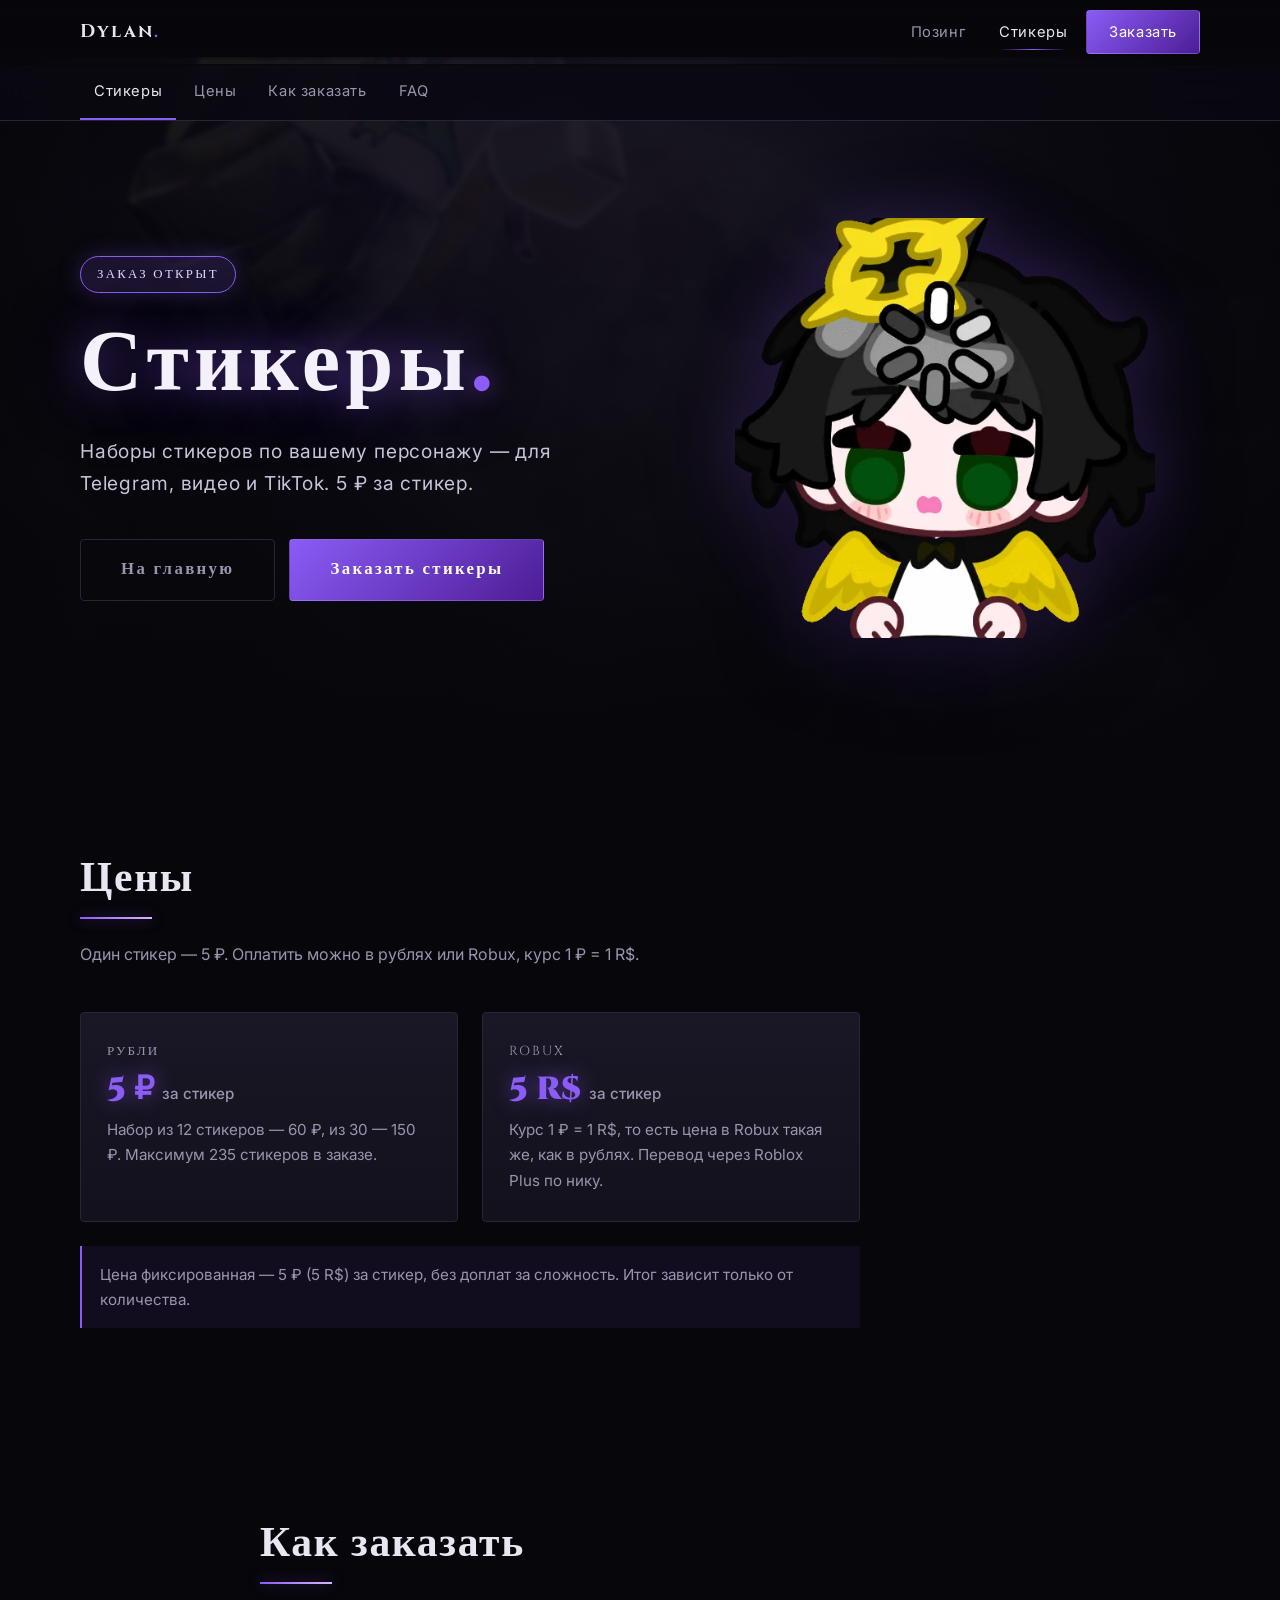
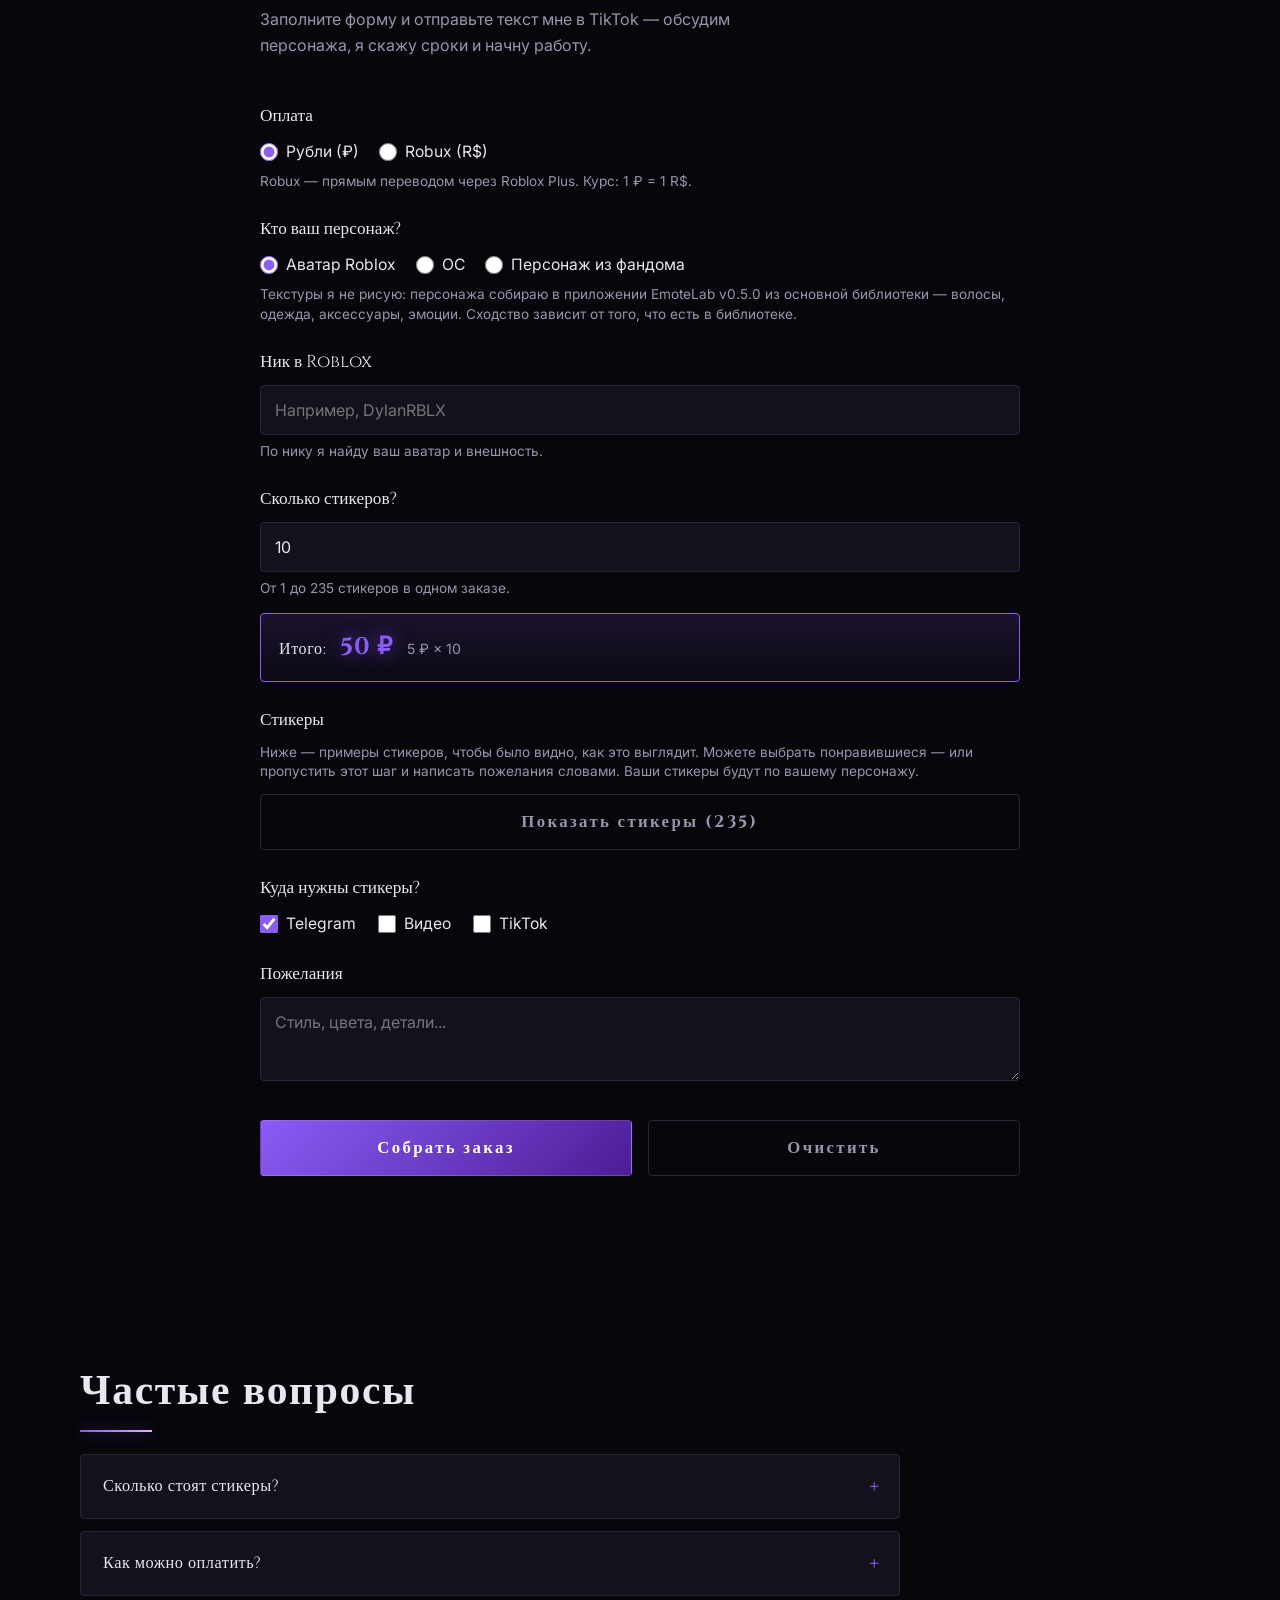
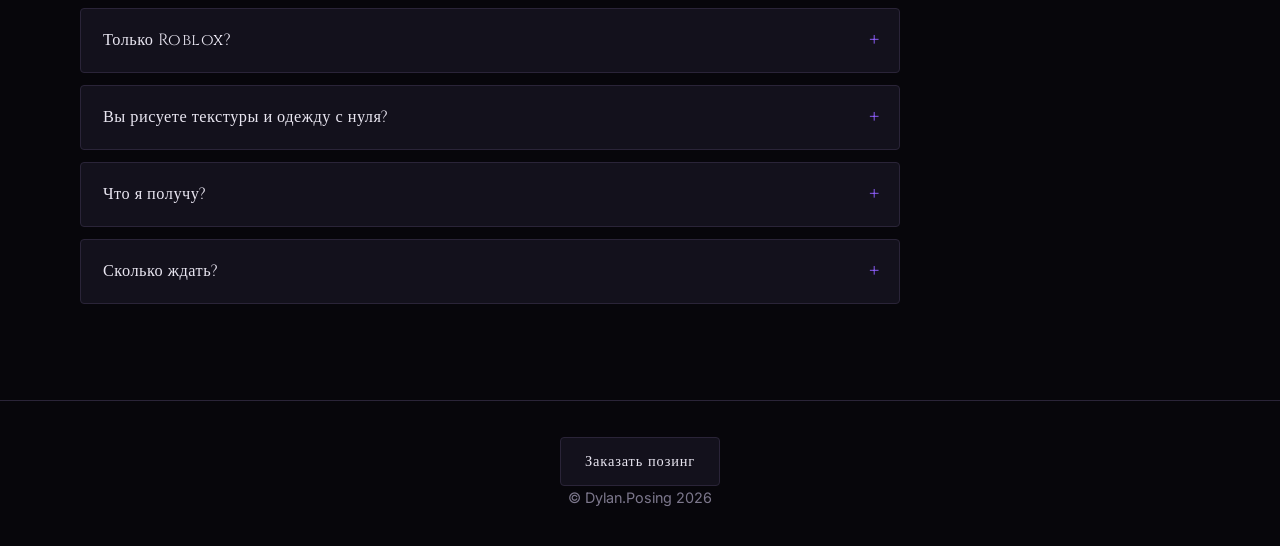
==== commit 1e242426: "Site update 2026-11-28 17:45" ====
--- a/stickers/index.html
+++ b/stickers/index.html
@@ -316,6 +316,28 @@
     color: var(--muted); white-space: nowrap;
   }
   .picker-count strong { color: var(--accent); }
+  .picker-chips {
+    display: flex; gap: 8px; overflow-x: auto; margin-bottom: 12px;
+    padding-bottom: 4px; scrollbar-width: none; -ms-overflow-style: none;
+  }
+  .picker-chips::-webkit-scrollbar { display: none; }
+  .chip {
+    flex: 0 0 auto; padding: 8px 14px; border-radius: 999px;
+    border: 1px solid var(--line); background: var(--surface); color: var(--muted);
+    font-family: var(--font-body); font-size: .84rem; line-height: 1.2; cursor: pointer;
+    white-space: nowrap; transition: border-color .25s, color .25s, background .25s, box-shadow .25s;
+  }
+  .chip:hover { border-color: var(--accent); color: var(--text); }
+  .chip.is-active {
+    border-color: var(--accent); color: var(--text);
+    background: rgba(139, 92, 246, .16); box-shadow: 0 0 12px rgba(139, 92, 246, .2);
+  }
+  .chip--picked.is-active { background: rgba(139, 92, 246, .3); }
+  .picker-presets {
+    display: flex; gap: 8px; align-items: center; flex-wrap: wrap; margin-bottom: 10px;
+  }
+  .picker-presets__label { font-size: .82rem; color: var(--muted); }
+  .picker-preset-note { font-size: .82rem; color: var(--accent); min-height: 1.2em; margin-bottom: 8px; }
   .picker-grid {
     display: grid; grid-template-columns: repeat(auto-fill, minmax(104px, 1fr));
     gap: 10px;
@@ -345,6 +367,12 @@
     background: var(--accent); border-radius: 50%;
   }
   .pick[hidden] { display: none; }
+  @media (max-width: 560px) {
+    .picker-grid { grid-template-columns: repeat(3, minmax(0, 1fr)); gap: 8px; }
+    .pick { padding: 6px 6px 8px; font-size: .72rem; min-width: 0; }
+    .pick img { margin-bottom: 4px; }
+    .pick__name { max-width: 100%; white-space: nowrap; overflow: hidden; text-overflow: ellipsis; }
+  }
   .radio-group { display: flex; gap: 20px; flex-wrap: wrap; margin-top: 8px; }
   .radio-group label, .check-group label {
     display: flex; align-items: center; gap: 8px; font-family: var(--font-body);
@@ -583,6 +611,11 @@
               <button type="button" class="preset-btn" id="picker-select-all" onclick="selectAllStickerPicks()">Выбрать всё</button>
               <button type="button" class="preset-btn" onclick="clearStickerPicker()">Сбросить</button>
             </div>
+            <div class="picker-chips" id="picker-chips" role="group" aria-label="Категории стикеров"></div>
+            <div class="picker-presets" id="picker-presets" aria-label="Готовые наборы">
+              <span class="picker-presets__label">Готовые наборы:</span>
+            </div>
+            <div class="picker-preset-note" id="picker-preset-note" aria-live="polite"></div>
             <div class="picker-grid" id="picker-grid" role="group" aria-label="Примеры стикеров"></div>
             <p class="field-hint" id="picker-empty" hidden>Ничего не нашлось — попробуйте другое слово.</p>
           </div>
@@ -659,6 +692,7 @@
 </footer>
 
 <script src="picker-data.js"></script>
+<script src="picker-tags.js"></script>
 <script>
   (function () {
     var bar = document.getElementById('topbar');
@@ -759,10 +793,24 @@
     syncStickerHeroFields();
   })();
   // ---------- Выбор стикеров (примеры) ----------
-  var stickerPick = { selected: [], rendered: false, open: false };
+  var stickerPick = {
+    selected: [], rendered: false, open: false,
+    query: '', category: 'all', onlyPicked: false
+  };
 
   function stickerPickerItems() {
     return Array.isArray(window.STICKER_PICKER) ? window.STICKER_PICKER : [];
+  }
+
+  function stickerTagOf(item) {
+    var tags = window.STICKER_TAGS || {};
+    return tags[item.f] || 'other';
+  }
+
+  function stickerCategoryList() {
+    return Array.isArray(window.STICKER_CATEGORIES) && window.STICKER_CATEGORIES.length
+      ? window.STICKER_CATEGORIES
+      : [{ id: 'all', label: 'Все' }];
   }
 
   function renderStickerPicker() {
@@ -778,6 +826,7 @@
       btn.setAttribute('aria-pressed', 'false');
       btn.dataset.name = item.n;
       btn.dataset.key = item.f;
+      btn.dataset.tag = stickerTagOf(item);
       btn.innerHTML = '<img src="' + item.f + '" alt="" width="192" height="192" loading="lazy" decoding="async">' +
                       '<span class="pick__name"></span>';
       btn.querySelector('.pick__name').textContent = item.n;
@@ -786,8 +835,117 @@
     });
     grid.appendChild(frag);
     stickerPick.rendered = true;
+    buildStickerChips();
+    applyStickerFilter();
     var btnToggle = document.getElementById('picker-toggle');
     if (btnToggle) btnToggle.textContent = 'Показать стикеры (' + items.length + ')';
+  }
+
+  // ---------- Категории и готовые наборы ----------
+  function buildStickerChips() {
+    var box = document.getElementById('picker-chips');
+    if (!box || box.dataset.ready) return;
+
+    var items = stickerPickerItems();
+    var counts = {};
+    items.forEach(function (item) {
+      var tag = stickerTagOf(item);
+      counts[tag] = (counts[tag] || 0) + 1;
+    });
+
+    var picked = document.createElement('button');
+    picked.type = 'button';
+    picked.className = 'chip chip--picked';
+    picked.id = 'picker-chip-picked';
+    picked.textContent = 'Выбранные (0)';
+    picked.addEventListener('click', function () {
+      setStickerOnlyPicked(!stickerPick.onlyPicked);
+    });
+    box.appendChild(picked);
+
+    stickerCategoryList().forEach(function (cat) {
+      var btn = document.createElement('button');
+      btn.type = 'button';
+      btn.className = 'chip';
+      btn.dataset.cat = cat.id;
+      btn.textContent = cat.id === 'all'
+        ? 'Все (' + items.length + ')'
+        : cat.label + ' (' + (counts[cat.id] || 0) + ')';
+      btn.addEventListener('click', function () { setStickerCategory(cat.id); });
+      box.appendChild(btn);
+    });
+
+    box.dataset.ready = '1';
+    syncStickerChips();
+  }
+
+  function syncStickerChips() {
+    var box = document.getElementById('picker-chips');
+    if (!box) return;
+    Array.prototype.forEach.call(box.querySelectorAll('.chip[data-cat]'), function (btn) {
+      btn.classList.toggle('is-active', btn.dataset.cat === stickerPick.category);
+    });
+    var picked = document.getElementById('picker-chip-picked');
+    if (picked) {
+      picked.classList.toggle('is-active', stickerPick.onlyPicked);
+      picked.textContent = 'Выбранные (' + stickerPick.selected.length + ')';
+    }
+  }
+
+  function setStickerCategory(id) {
+    stickerPick.category = id;
+    stickerPick.onlyPicked = false;
+    syncStickerChips();
+    applyStickerFilter();
+  }
+
+  function setStickerOnlyPicked(on) {
+    stickerPick.onlyPicked = !!on;
+    if (on) stickerPick.category = 'all';
+    syncStickerChips();
+    applyStickerFilter();
+  }
+
+  function buildStickerPresets() {
+    var box = document.getElementById('picker-presets');
+    if (!box || box.dataset.ready) return;
+    var presets = Array.isArray(window.STICKER_PRESETS) ? window.STICKER_PRESETS : [];
+    presets.forEach(function (preset) {
+      var btn = document.createElement('button');
+      btn.type = 'button';
+      btn.className = 'preset-btn';
+      btn.textContent = preset.label;
+      btn.addEventListener('click', function () { addStickerPreset(preset); });
+      box.appendChild(btn);
+    });
+    box.dataset.ready = '1';
+  }
+
+  function addStickerPreset(preset) {
+    renderStickerPicker();
+    var grid = document.getElementById('picker-grid');
+    var keys = preset.f || [];
+    var added = 0;
+    keys.forEach(function (key) {
+      if (stickerPick.selected.indexOf(key) === -1) {
+        stickerPick.selected.push(key);
+        added++;
+      }
+      var el = grid ? grid.querySelector('.pick[data-key="' + key + '"]') : null;
+      if (el) {
+        el.classList.add('is-selected');
+        el.setAttribute('aria-pressed', 'true');
+      }
+    });
+    updateStickerPickCount();
+    var note = document.getElementById('picker-preset-note');
+    if (note) {
+      note.textContent = added
+        ? 'Добавлено: ' + added + ' — можно снять лишние'
+        : 'Эти стикеры уже выбраны';
+      clearTimeout(addStickerPreset.timer);
+      addStickerPreset.timer = setTimeout(function () { note.textContent = ''; }, 3000);
+    }
   }
 
   function toggleStickerPicker() {
@@ -820,6 +978,8 @@
     if (label) label.innerHTML = 'Выбрано: <strong>' + stickerPick.selected.length + '</strong>';
     var countInput = document.getElementById('s_count');
     if (countInput && stickerPick.selected.length > 0) countInput.value = String(stickerPick.selected.length);
+    syncStickerChips();
+    if (stickerPick.onlyPicked) applyStickerFilter();
     updateStickerTotal();
   }
 
@@ -850,26 +1010,54 @@
   }
 
   function filterStickerPicker(query) {
-    if (!stickerPick.rendered) return;
-    var q = (query || '').trim().toLowerCase();
+    stickerPick.query = query || '';
+    applyStickerFilter();
+  }
+
+  function applyStickerFilter() {
     var grid = document.getElementById('picker-grid');
-    if (!grid) return;
+    if (!grid || !stickerPick.rendered) return;
+
+    var q = (stickerPick.query || '').trim().toLowerCase();
+    var cat = stickerPick.category;
+    var only = stickerPick.onlyPicked;
+
+    var picked = {};
+    stickerPick.selected.forEach(function (key) { picked[key] = true; });
+
     var visible = 0;
     Array.prototype.forEach.call(grid.children, function (el) {
-      var match = !q || (el.dataset.name || '').toLowerCase().indexOf(q) !== -1;
-      el.hidden = !match;
-      if (match) visible++;
-    });
+      var name = (el.dataset.name || '').toLowerCase();
+      var tag = el.dataset.tag || 'other';
+      var ok = (!q || name.indexOf(q) !== -1) &&
+               (cat === 'all' || tag === cat) &&
+               (!only || picked[el.dataset.key]);
+      el.hidden = !ok;
+      if (ok) visible++;
+    });
+
     var empty = document.getElementById('picker-empty');
-    if (empty) empty.hidden = visible !== 0;
+    if (empty) {
+      empty.hidden = visible !== 0;
+      empty.textContent = only && !stickerPick.selected.length
+        ? 'Пока ничего не выбрано — нажмите на стикеры, которые нравятся.'
+        : 'Ничего не нашлось — попробуйте другое слово или другую категорию.';
+    }
+
     var allBtn = document.getElementById('picker-select-all');
-    if (allBtn) allBtn.textContent = q ? 'Выбрать найденные' : 'Выбрать всё';
+    if (allBtn) {
+      allBtn.textContent = q
+        ? 'Выбрать найденные'
+        : (cat !== 'all' || only ? 'Выбрать в фильтре' : 'Выбрать всё');
+    }
   }
 
   (function initStickerPickerLabel() {
     var items = stickerPickerItems();
     var btn = document.getElementById('picker-toggle');
     if (btn && items.length) btn.textContent = 'Показать стикеры (' + items.length + ')';
+    buildStickerChips();
+    buildStickerPresets();
     updateStickerPickCount();
   })();
 
@@ -958,7 +1146,12 @@
     syncStickerHeroFields();
     clearStickerPicker();
     var search = document.getElementById('picker-search');
-    if (search) { search.value = ''; filterStickerPicker(''); }
+    if (search) { search.value = ''; }
+    stickerPick.query = '';
+    stickerPick.category = 'all';
+    stickerPick.onlyPicked = false;
+    syncStickerChips();
+    applyStickerFilter();
     document.getElementById('sticker-result').style.display = 'none';
     window.scrollTo({ top: document.getElementById('order').offsetTop - 90, behavior: 'smooth' });
   }
